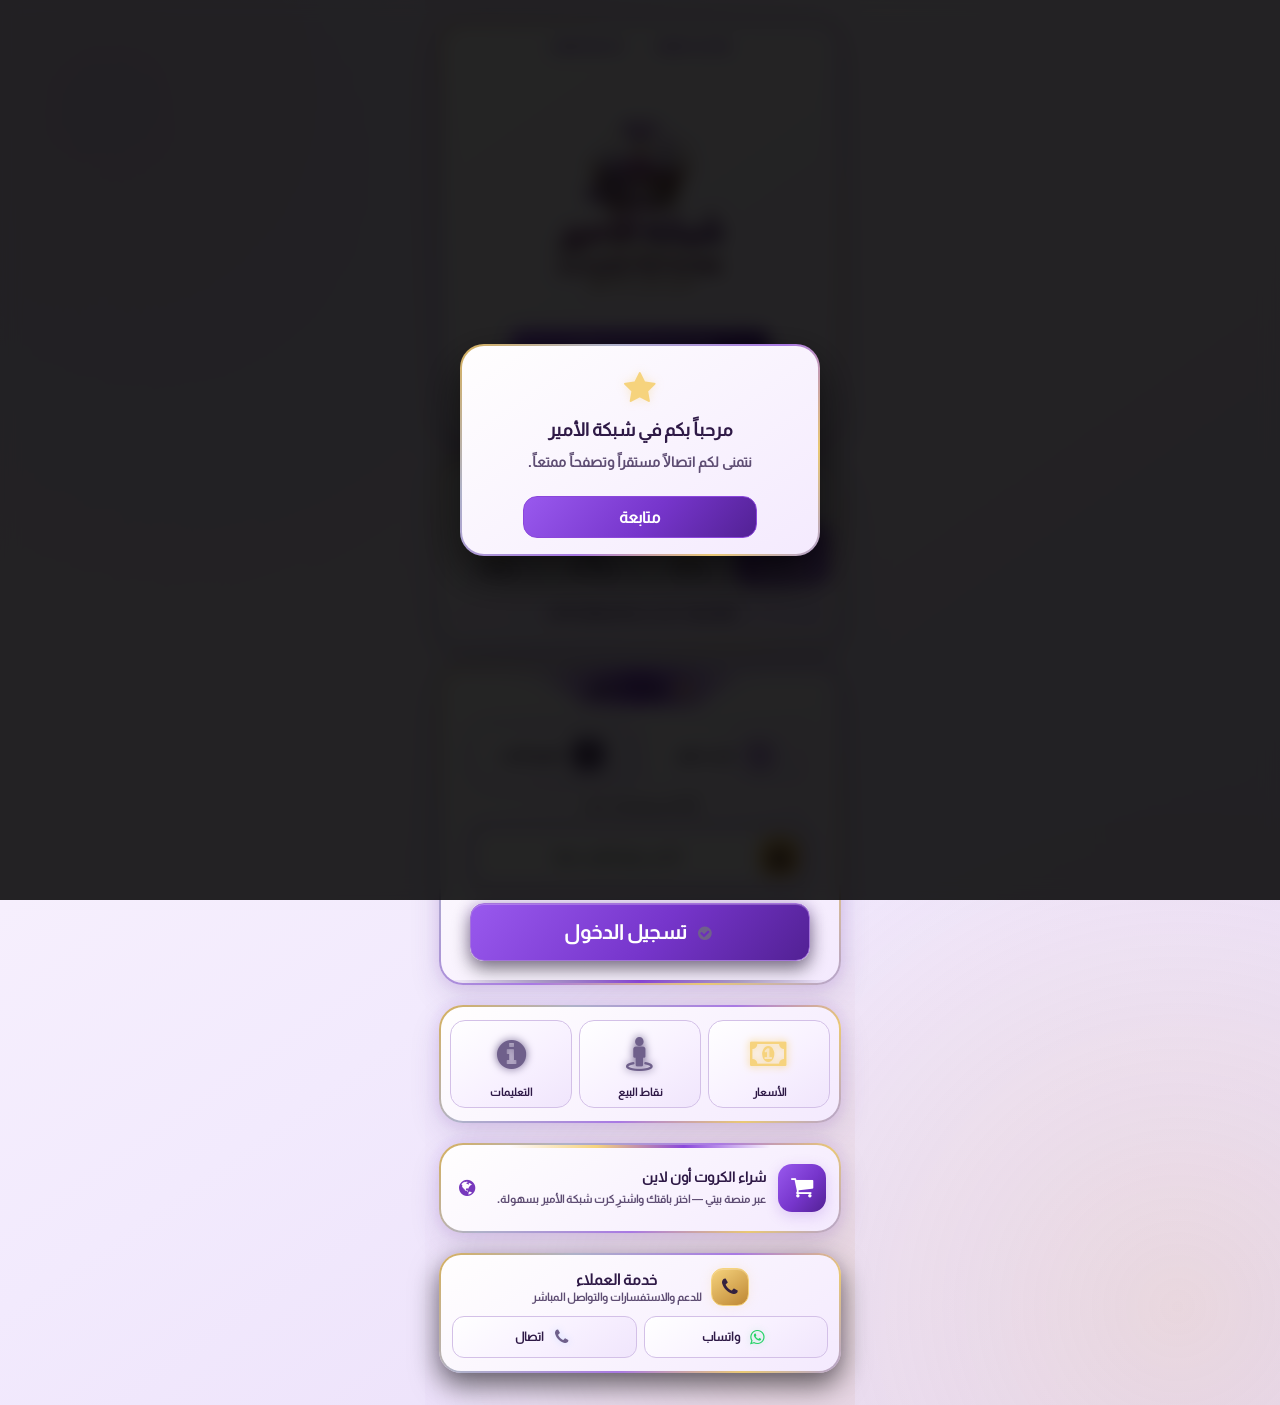
==== index.html @ 91f20e57 "fix: legacy mobile hotspot compatibility, performance, Arabic error reporting Upload complete page, " ====
<!DOCTYPE html><html lang=ar dir=rtl data-theme=light><head><meta charset="utf-8"/><meta content="#f2eafd" name="theme-color"/><title>شبكة الأمير</title><meta content="width=device-width, initial-scale=1, user-scalable=yes, viewport-fit=cover" name=viewport><link href="css/portal.css" rel="stylesheet"/></head><body translate=no><div class=co><div class=screen><div class=sc6><div aria-hidden=true class=wm1 id=welcomeNotice><div aria-label="إشعار ترحيبي" class=wm role=dialog><span class="wi icon-star"></span><h3>مرحباً بكم في شبكة الأمير</h3><p>نتمنى لكم اتصالاً مستقراً وتصفحاً ممتعاً.</p><button class=wc id=welcomeContinueBtn type=button>متابعة</button></div></div><div aria-hidden=true class=wm1 id=fridayNotice><div aria-label="مباركة يوم الجمعة" class=wm role=dialog><span class="wi icon-star"></span><h3>جمعة مباركة</h3><p>مبارك عليكم يوم الجمعة، وأكثروا من الصلاة والسلام على النبي محمد صلى الله عليه وسلم.</p><p class=wf>صلوا عليه وسلموا تسليماً.</p><button class=wc id=fridayContinueBtn type=button>متابعة</button></div></div><div aria-hidden=true class=cm id=cameraModalOverlay><div aria-labelledby=cameraModalTitle aria-modal=true class=cm1 role=dialog><button aria-label="إغلاق الكاميرا" class=cm3 id=closeCameraBtn type=button><span class=icon-cancel-circled></span></button><span class="cm2 icon-camera-alt"></span><h3 id=cameraModalTitle>تصوير رقم الكرت</h3><div aria-live=polite class=ss2 id=scanStatus></div></div></div><div class=login id=login><div class="mf bf"><div aria-label="التاريخ" class=bd><span id=gregorianDate></span><span id=hijriDate></span></div><div class=logo role=img aria-label="شعار شبكة الأمير"></div><a class=quick-login-link href="#loginCard"><span aria-hidden=true class=icon-user></span>اضغط هنا للدخول بالكرت</a><div class=tp role=group aria-label="اختيار المظهر"><span>المظهر</span><button class=to type=button data-theme-set=light aria-pressed=true><i class=icon-sun aria-hidden=true></i>نهاري</button><button class=to type=button data-theme-set=dark aria-pressed=false><i class=icon-star aria-hidden=true></i>ليلي</button></div>
</div><div class="mf sf" aria-label="اختيار نوع الكرت والسرعة"><div class=sf2>اختر نوع الكرت والسرعة</div><p class=sf3>هوتسبوت للكروت المحلية، والباقي لليوزرمنجر</p><fieldset class=so aria-label="خيارات نوع الكرت والسرعة"><label class=speed-choice><input type=radio name=speed-choice value=hotspot checked><span class=sc><span aria-hidden=true class="si icon-globe"></span><strong>هوتسبوت</strong></span></label><label class=speed-choice><input type=radio name=speed-choice value=najm-speed-2m><span class=sc><span aria-hidden=true class="si icon-hourglass-3"></span><strong>ضعيفة</strong></span></label><label class=speed-choice><input type=radio name=speed-choice value=najm-speed-10m><span class=sc><span aria-hidden=true class="si icon-ok-circled"></span><strong>متوسطة</strong></span></label><label class=speed-choice><input type=radio name=speed-choice value=najm-speed-open><span class=sc><span aria-hidden=true class="si icon-star"></span><strong>مفتوحة</strong></span></label></fieldset><p class=sc4 id=speedConfirmation aria-live=polite><i aria-hidden=true class=icon-globe></i>هوتسبوت: حسب سرعة بروفايل الكرت</p></div><div class="mf lf" id=loginCard><div class=lf1><i aria-hidden=true class=icon-user></i><span>بوابة الدخول</span></div><div class=lf2><form name=login action="/login" method=post autocomplete=off accept-charset="UTF-8"><p class=error id=error></p><button id="alternateLoginBtn" class="alternate-login" type="button" hidden>محاولة الدخول بالطريقة البديلة</button><div class=lt2><button class="lt1 pc2" parent-id=previous-cards type=button><span class="lt icon-history"></span><strong>كرت سابق</strong></button><button class="lt1 cc1" id=startCameraBtn type=button><span class="lt icon-camera-alt"></span><strong>تصوير الكرت</strong></button></div><div class=me><span>أو أدخل رقم كرت جديد</span></div><div class=lf3><span class="li1 icon-user"></span><input autocomplete="off" class="li" improve-input="" name="username" placeholder="أدخل رقم الكرت هنا" required="" rm-white-spaces="" to-arabic-numbers="" username-field="" value=""/></div><button class=login-submit enable-hot-cookie="" type=submit><span aria-hidden=true class="bi icon-ok-circled"></span>تسجيل الدخول</button></form></div></div><div class="mf sf4"><div class=sg><button parent-id=price type=button><span class=rbtn><span class="btnicon icon-money"></span></span>الأسعار</button><button parent-id=sell-point type=button><span class=rbtn><span class="btnicon icon-street-view"></span></span>نقاط البيع</button><button parent-id=instructions type=button><span class=rbtn><span class="btnicon icon-info-circled"></span></span>التعليمات</button>
</div></div><a class="mf bb1" href=https://baitynet.net/dashboard/netWork/10 target=_blank rel="noopener noreferrer"><span class="bb2 icon-basket" aria-hidden=true></span><span class=bb><strong>شراء الكروت أون لاين</strong><small>عبر منصة بيتي — اختر باقتك واشترِ كرت شبكة الأمير بسهولة.</small></span><span class="bb3 icon-globe" aria-hidden=true></span></a><div class="mf cc"><div class=cf><span class="cf1 icon-phone"></span><div><strong>خدمة العملاء</strong><small>للدعم والاستفسارات والتواصل المباشر</small></div></div><div class=ca><a href=https://wa.me/967770451847 rel=noopener target=_blank><span class=icon-whatsapp></span>واتساب</a><a href="tel:+967770451847"><span class=icon-phone></span>اتصال</a></div></div></div><div class=app id=previous-cards><div class=app-bot><p class=title><i aria-hidden=true class=icon-history></i>كرت سابق</p><p class=ct>اختر أحد آخر كرتين تم تسجيل الدخول بهم ليتم نقله مباشرة إلى خانة إدخال الكرت</p><div class=pc3 id=previousCardsList></div><p class=pc1 id=previousCardsEmpty>لا توجد كروت محفوظة حتى الآن</p><div class="app-logout as">رجوع</div></div></div><div class=app id=price><div class=app-bot><p class=title><i aria-hidden=true class=icon-money></i>الأسعار والباقات</p><div class=ph2><span aria-hidden=true class="ph3 icon-money"></span><div><h3>باقات شبكة الأمير</h3><p>اختر الباقة المناسبة لك حسب الرصيد والصلاحية.</p></div></div><div aria-label="قائمة الأسعار والباقات" class=pm><div class=pt><span>السعر</span><span>الرصيد</span><span>الصلاحية</span><span>الباقة</span></div><div class=pc><strong>100 ريال</strong><span>500 ميجا</span><span>يوم</span><span>1</span></div><div class=pc><strong>300 ريال</strong><span>1500 ميجا</span><span>أسبوع</span><span>2</span></div>
<div class=pc><strong>500 ريال</strong><span>4 جيجا</span><span>شهر</span><span>3</span></div><div class=pc><strong>1000 ريال</strong><span>10 جيجا</span><span>شهر</span><span>4</span></div>
<div class=pc><strong>1500 ريال</strong><span>15 جيجا</span><span>شهر</span><span>5</span></div><div class=pc><strong>3000 ريال</strong><span>35 جيجا</span><span>شهر</span><span>6</span></div>
<div class=pc><strong>5000 ريال</strong><span>60 جيجا</span><span>360 يوم</span><span>7</span></div><div class=pc><strong>8000 ريال</strong><span>100 جيجا</span><span>360 يوم</span><span>8</span></div></div><div class="app-logout as">رجوع</div></div></div><div class=app id=sell-point><div class="app-bot pr"><p class=title><i aria-hidden=true class=icon-street-view></i>نقاط البيع</p><div class="ph sh"><span class="ph1 icon-basket"></span><div><h3>أماكن توفر كروت الشبكة</h3><p>تتوفر كروت شبكة الأمير في البقالات والنقاط المعتمدة داخل مناطق التغطية.</p></div></div><div class=sc5><div class=sc1><span class="sc2 icon-ok-circled"></span><div><strong>نقاط بيع معتمدة</strong><p>اشترِ الكرت من أقرب بقالة أو نقطة بيع في منطقتك، وتأكد من وضوح رقم الكرت قبل المغادرة.</p></div></div><div class=sc1><span class="sc2 icon-street-view"></span><div><strong>مناطق توفر الكروت</strong><p>الكروت متوفرة حسب التغطية في المناطق التالية والمناطق المجاورة لها.</p></div></div></div><div class="app-logout as">رجوع</div></div></div><div class=app id=instructions><div class="app-bot pr"><p class=title><i aria-hidden=true class=icon-info-circled></i>التعليمات</p><div class=ph><span class="ph1 icon-info-circled"></span><div><h3>استخدام الشبكة</h3><p>تعليمات مختصرة للدخول واختيار نوع الكرت بشكل صحيح.</p></div></div><div class=sc5><div class=sc1><span class="sc2 icon-user"></span><div><strong>إدخال الكرت</strong><p>أدخل رقم الكرت كما هو بدون مسافات ثم اضغط تسجيل الدخول.</p></div></div><div class=sc1><span class="sc2 icon-star"></span><div><strong>اختيار السرعة</strong><p>اختر هوتسبوت للكرت المحلي، واختر ضعيفة أو متوسطة أو مفتوحة لكروت اليوزرمنجر.</p></div></div><div class=sc1><span class="sc2 icon-attention"></span><div><strong>عند تعذر الدخول</strong><p>تأكد من صحة رقم الكرت وصلاحيته ثم أعد المحاولة.</p></div></div></div><div class="app-logout as">رجوع</div></div></div><div class=app id=status><div class=app-bot><p class=title><i aria-hidden=true class=icon-ok-circled></i>تم تسجيل الدخول بنجاح</p><a class=sl1 href=status.html><i aria-hidden=true class=icon-globe></i>إذا لم يتم الاتصال تلقائياً اضغط هنا</a><div class=data><span class=dl><i aria-hidden=true class=icon-user></i>رقم الكرت :</span><span id=username>---</span></div><div class="data ss"><span class="dl ss3"><i aria-hidden=true class=icon-star></i>السرعة المختارة :</span><span class=ss1 id=speed_choice>غير محددة</span></div><div class=data><span class=dl><i aria-hidden=true class=icon-globe></i>التحميل المتبقي :</span><span id=remain_bytes_total>غير محدود</span></div><div class=data><span class=dl><i aria-hidden=true class=icon-hourglass-3></i>الوقت المتبقي :</span><span id=session_time_left>غير محدود</span></div><div class=data><span class=dl><i aria-hidden=true class=icon-history></i>متصل منذ :</span><span id=uptime>---</span></div><div class=data><span class=dl><i aria-hidden=true class=icon-globe></i>حركة التنزيل :</span><span dir=rtl id=bytes_out>$(bytes-out-nice)</span></div><div class=data><span class=dl><i aria-hidden=true class=icon-globe></i>حركة الرفع :</span><span dir=rtl id=bytes_in>$(bytes-in-nice)</span></div><a class=sl href=https://royallap.com/ target=_blank rel="noopener noreferrer"><i class=icon-globe aria-hidden=true></i> البث المباشر</a><div aria-label="خدمة العملاء" class="cc sc8"><div class=cf><span class="cf1 icon-phone"></span><div><strong>خدمة العملاء</strong><small>للدعم والاستفسارات والتواصل المباشر</small></div></div><div class=ca><a href=https://wa.me/967770451847 rel=noopener target=_blank><span class=icon-whatsapp></span>واتساب</a><a href="tel:+967770451847"><span class=icon-phone></span>اتصال</a></div></div><div class=sa><button class="as sc7" id=switchCardOpen type=button><span class="bi icon-history"></span>كرت آخر</button><button class="as logout-submit" clear-hot-cookie="" erase-cookie="" type=button><span class="bi icon-off"></span>تسجيل الخروج</button></div><div class=sc3 id=switchCardPanel hidden><form id=switchCardForm><label for=nextCardInput>رقم الكرت الجديد</label><input id="nextCardInput" autocomplete="off" improve-input="" rm-white-spaces="" to-arabic-numbers="" placeholder="أدخل الكرت التالي" required=""/><button class=sp type=submit>تجهيز الدخول التلقائي عند انتهاء الكرت</button><button class=sn1 id=switchCardNow type=button>التبديل الآن</button><p class=sn>للمحافظة على التنزيل، جهّز الكرت مسبقاً واترك هذه الصفحة مفتوحة. لا يمكن ضمان عدم الانقطاع عند انتهاء الجلسة أو تبديلها.</p><p class=sf1 id=switchCardFeedback role=status aria-live=polite></p></form></div></div></div><div class=app id=block><div class=app-bot><p class=title><i aria-hidden=true class=icon-attention></i>انت محظور</p><p class=ct>لقد تم حظرك بسبب محاولات تسجيل الدخول الكثيرة الخاطئة</p><div class=au><span>بقي على فك الحظر: </span><span count-down-span=""></span></div></div></div></div></div><input type=hidden id=sys_token value=important><script src="js/hotInImprover.min.js"></script><script src="js/hotCookie.min.js"></script><script block-time="1" enable-hot-blocker="" src="js/hotBlocker.min.js" try-count="10"></script><script src="js/main.min.js?v=20261121-notices2"></script><script>
/* Load the optional camera component only when requested. Login does not depend on it. */
(function(){
  var btn=document.getElementById('startCameraBtn'),loaded=false,loading=false;
  if(!btn)return;
  btn.addEventListener('click',function(e){
    if(loaded||loading)return;
    if(e.preventDefault)e.preventDefault();
    if(e.stopImmediatePropagation)e.stopImmediatePropagation();
    loading=true;
    var js=document.createElement('script');
    js.src='js/cam.najm.js';
    js.onload=function(){loaded=true;loading=false;btn.click();};
    js.onerror=function(){loading=false;var t=document.getElementById('scanStatus');if(t)t.textContent='تعذر تحميل الكاميرا. يمكنك إدخال رقم الكرت يدويا.';var m=document.getElementById('cameraModalOverlay');if(m){m.className+=' active';m.setAttribute('aria-hidden','false');}};
    document.body.appendChild(js);
  },true);
})();
</script><script>(function(){var h=document.documentElement,b=document.querySelectorAll("[data-theme-set]"),m=document.querySelector("meta[name=theme-color]"),t="light";try{t=localStorage.getItem("alameer-theme")==="dark"?"dark":"light"}catch(e){}function set(v){h.setAttribute("data-theme",v);for(var i=0;i<b.length;i++)b[i].setAttribute("aria-pressed",b[i].getAttribute("data-theme-set")===v?"true":"false");if(m)m.setAttribute("content",v==="light"?"#f2eafd":"#cba8ed")}set(t);for(var i=0;i<b.length;i++)b[i].addEventListener("click",function(){var v=this.getAttribute("data-theme-set");set(v);try{localStorage.setItem("alameer-theme",v)}catch(e){}})})();</script><script>(function(){var f=document.getElementById("fridayNotice"),b=document.getElementById("fridayContinueBtn"),w=document.getElementById("welcomeContinueBtn");if(!f||!b||new Date().getDay()!=5)return;function o(){f.classList.add("active");f.setAttribute("aria-hidden","false")}function c(){f.classList.remove("active");f.setAttribute("aria-hidden","true")}w?w.addEventListener("click",function(){setTimeout(o,0)},{once:true}):o();b.addEventListener("click",c)})();</script></div></body></html>
---- css/portal.css ----
/* Basic paint fallbacks for browsers without CSS custom properties.
 * Modern browsers use the original gradients and shadows later in this file. */
html,body,.co,.sc6{background:#f2eafd;color:#45215f}
.mf,.app-bot{background:#fff;color:#45215f;border-color:#b891d8}
.login-submit,.wc,.sp{background:#713cc0;color:#fff}
.data,.pc,.sc1{background:#fff;color:#45215f}
/* Font + icons + theme consolidated to reduce 3 blocking requests to 1. */
@font-face{font-family: 'Almarai'; font-style: normal; font-weight: 300; font-display: swap; src: url(../font/Almarai.woff2) format('woff2'); unicode-range: U+0600-06FF, U+200C-200E, U+2010-2011, U+204F, U+2E41, U+FB50-FDFF, U+FE80-FEFC, U+0000-00FF, U+0131, U+0152-0153, U+02BB-02BC, U+02C6, U+02DA, U+02DC, U+2000-206F, U+2074, U+20AC, U+2122, U+2191, U+2193, U+2212, U+2215, U+FEFF, U+FFFD;}

@font-face{font-family:fontello;src:url('../font/fontello-used.woff') format('woff');font-weight:400;font-style:normal;font-display:block}[class^="icon-"]:before,[class*=" icon-"]:before{font-family:fontello;font-style:normal;font-weight:400;speak:never;display:inline-block;text-decoration:none;width:1em;margin:.2em;text-align:center;font-variant:normal;text-transform:none;line-height:1em;-webkit-font-smoothing:antialiased;-moz-osx-font-smoothing:grayscale}.icon-ok-circled:before{content:'\e800'}.icon-attention:before{content:'\e801'}.icon-user:before{content:'\e802'}.icon-cancel-circled:before{content:'\e803'}.icon-globe:before{content:'\e805'}.icon-camera-alt:before{content:'\e806'}.icon-star:before{content:'\e80b'}.icon-info-circled:before{content:'\e812'}.icon-basket:before{content:'\e828'}.icon-phone:before{content:'\e82c'}.icon-off:before{content:'\e843'}.icon-money:before{content:'\f0d6'}.icon-sun:before{content:'\f185'}.icon-history:before{content:'\f1da'}.icon-street-view:before{content:'\f21d'}.icon-whatsapp:before{content:'\f232'}.icon-hourglass-3:before{content:'\f253'}
:root{--tx:#45215f;--mt:#6d4c85;--au:#f6d37d;--ad:#be8734;--ag:246 211 125;--si:#715096;--sm:#a488bf;--pu:#9954f0;--pd:#481983;--pl:#66318f;--fc:#7d44b2;--bd:#b891d8;--bh:#9d69cf;--pa:#e4cbf6;--dk:#d5b7ee;--og:#34223f;--ib:#fefcff;--it:#23132f;--gl:153 84 240;--tg:0 1px 0 rgb(255 255 255 / .8);--bg:radial-gradient(circle at 8% 7%,rgb(160 100 210 / .30),transparent 35%),radial-gradient(circle at 94% 91%,rgb(244 211 158 / .14),transparent 33%),linear-gradient(145deg,#cba8ed,#e0c7f4 53%,#caa5e8);--gs:linear-gradient(145deg,#f0e0ff,#dfc7f4 58%,#d7bbee);--as:linear-gradient(145deg,#e9d4fa,#d3b2ec);--ah:linear-gradient(130deg,#b17aff,#8142de 45%,#51229a);--fr:linear-gradient(145deg,#f2e1ff,#dfc5f1) padding-box,linear-gradient(135deg,#e9c976,#b8a0db 30%,#a779d9 58%,#e8c76f 80%,#c5a5e5) border-box;--sw:0 10px 24px rgb(126 72 164 / .20);--shadow-rgb:133 81 172;--overlay-rgb:153 109 194;--err-bg:#e4cef3;--err-tx:#4a2366}html[data-theme=light]{--tx:#2e1946;--mt:#5e4d73;--si:#6f608b;--sm:#afa0ca;--pl:#7738bd;--pu:#8b47db;--pd:#58269c;--fc:#713cc0;--bd:#d3c0e7;--bh:#a473db;--pa:#f1e6fc;--dk:#e9dcf6;--gl:141 74 215;--tg:0 1px 0 rgb(255 255 255 / .65);--bg:radial-gradient(circle at 8% 7%,rgb(164 110 230 / .21),transparent 36%),radial-gradient(circle at 92% 93%,rgb(227 188 101 / .18),transparent 30%),linear-gradient(145deg,#fffafd,#f2eafd 57%,#e8daf8);--gs:linear-gradient(145deg,#fff,#f8f1ff 56%,#f0e5fc);--as:linear-gradient(145deg,#f5ebff,#e9d9fa);--ah:linear-gradient(130deg,#9959ee,#7635cb 55%,#522194);--fr:linear-gradient(145deg,#fffefe,#f4eafe) padding-box,linear-gradient(135deg,#d6b05b,#afb2c9 26%,#a979e4 57%,#e9c874 81%,#b3a2d1) border-box;--sw:0 12px 30px rgb(80 49 121 / .15);--shadow-rgb:0 0 0;--overlay-rgb:0 0 0;--err-bg:rgb(8 8 10 / .97);--err-tx:#fff}*{box-sizing:border-box;text-align:center;margin:0;padding:0;font-family:Almarai,sans-serif}html,body{background:var(--bg);min-height:100%;color:var(--tx);direction:rtl}button,input,a{font:inherit}button{-webkit-tap-highlight-color:transparent}.co{background:var(--bg);min-height:100dvh;overflow-y:auto}.screen{width:100%;min-width:320px;max-width:430px;min-height:100dvh;margin:0 auto;position:relative;overflow:visible}.sc6{background:var(--bg);min-height:100dvh;padding:22px 14px 32px;position:relative}.login{display:block}.mf{background:var(--fr);width:100%;box-shadow:var(--sw),0 0 15px rgb(var(--gl) / .14);border:2px solid #0000;border-radius:24px;position:relative;overflow:hidden;-webkit-backdrop-filter:blur(12px) saturate(135%);backdrop-filter:blur(12px) saturate(135%)}.mf+.mf{margin-top:20px}.bf{padding:14px 16px 18px}.bd{width:100%;color:var(--pl);justify-content:center;align-items:center;gap:12px;margin:0 auto 8px;font-size:13px;font-weight:800;line-height:1.4;display:flex;text-shadow:0 0 8px rgb(var(--gl) / .18)}.bd span{min-width:94px;display:inline-block}.bd span+span{position:relative}.bd span+span:before{content:"";background:rgb(var(--gl) / .38);width:1px;height:13px;position:absolute;top:50%;right:-7px;transform:translateY(-50%)}.logo{background:url(../img/logo.webp) 50%/cover no-repeat;width:100%;height:260px;margin:0 auto 6px}.lf{padding:56px 14px 22px}.lf:before,.lf:after{content:"";pointer-events:none;position:absolute;left:0;right:0}.lf:before{height:40px;top:0;background:linear-gradient(90deg,var(--dk),var(--pa),var(--pu),var(--pa),var(--dk));clip-path:polygon(0 0,100% 0,100% 4px,84% 4px,78% 9px,73% 17px,68% 27px,64% 38px,36% 38px,32% 27px,27% 17px,22% 9px,16% 4px,0 4px);box-shadow:0 0 15px rgb(var(--gl) / .24)}.lf:after{background:linear-gradient(90deg,transparent,var(--sm),var(--pu),var(--sm),transparent);height:3px;bottom:0}.lf>*{z-index:1;position:relative}.lf1{z-index:2;position:absolute;top:6px;left:50%;transform:translateX(-50%);width:auto;min-width:120px;height:27px;color:var(--tx);background:none;border:0;box-shadow:none;border-radius:0;justify-content:center;align-items:center;white-space:nowrap;padding:0 8px;font-size:16px;font-weight:900;display:flex;text-shadow:var(--tg)}.title>i,.lf1>i{margin-left:7px;color:var(--au);text-shadow:0 0 8px rgb(var(--ag) / .32)}.sc4>i,.sl1>i{margin-left:5px;color:var(--si);text-shadow:0 0 8px rgb(79 220 255 / .28)}.title{border:1px solid var(--bh);background:var(--gs);width:92%;min-height:40px;color:var(--tx);border-radius:14px;justify-content:center;align-items:center;margin:0 auto 14px;padding:9px;font-size:17px;font-weight:900;display:flex;box-shadow:inset 0 1px rgb(255 244 245 / .22),0 0 12px rgb(var(--gl) / .10)}.lf2,.lf2 form{width:100%}.lt2{grid-template-columns:repeat(2,minmax(0,1fr));gap:9px;width:92%;margin:0 auto 12px;display:grid}.lt1{border:1px solid var(--bd);background:var(--gs);width:100%;min-width:0;min-height:62px;color:var(--tx);cursor:pointer;border-radius:16px;outline:none;justify-content:center;align-items:center;gap:8px;padding:9px 7px;font-size:12.5px;font-weight:900;display:flex;box-shadow:inset 0 1px rgb(255 255 255 / .035)}.lt1:active{filter:brightness(.92);transform:translateY(1px)}.lt{height:36px;color:var(--pl);background:var(--dk);border:1px solid var(--bd);border-radius:12px;flex:0 0 36px;justify-content:center;align-items:center;font-size:21px;display:inline-flex;text-shadow:0 0 8px rgb(192 132 252 / .28)}.pc2 .lt{background:linear-gradient(145deg,var(--pa),var(--dk));color:var(--pl);border:1px solid var(--pu)}.cc1{background:var(--gs);border-color:var(--bh);color:var(--tx);box-shadow:inset 0 1px rgb(255 255 255 / .035),0 0 14px rgb(var(--gl) / .16)}.cc1 .lt{background:linear-gradient(145deg,var(--si),var(--sm));color:var(--og);border:1px solid var(--si)}.me{width:92%;color:var(--mt);align-items:center;gap:10px;margin:2px auto 12px;font-size:12.5px;font-weight:900;display:flex}.me:before,.me:after{content:"";background:linear-gradient(90deg,transparent,var(--bd),var(--bh));flex:1;height:1px}.lf3{width:92%;margin:0 auto 11px;position:relative}.li1{z-index:1;width:40px;height:40px;color:var(--og);background:linear-gradient(145deg,var(--au),var(--ad));border:1px solid var(--au);border-radius:12px;justify-content:center;align-items:center;font-size:22px;display:inline-flex;position:absolute;top:11px;right:10px;box-shadow:inset 0 1px rgb(255 244 245 / .32),0 0 10px rgb(var(--gl) / .18)}.li{border:2px solid var(--bh);background:var(--ib);width:100%;height:62px;box-shadow:inset 0 0 0 1px rgb(var(--shadow-rgb) / .04),0 0 12px rgb(var(--gl) / .08);color:var(--it);border-radius:14px;outline:none;padding:0 62px 0 15px;font-weight:900}.li:focus{border-color:var(--fc);box-shadow:inset 0 0 0 2px rgb(var(--gl) / .08),0 0 0 3px rgb(var(--gl) / .14),0 0 18px rgb(var(--gl) / .24)}::placeholder{color:#6b6d72}#error{z-index:9999;color:var(--err-tx);opacity:0;visibility:hidden;pointer-events:none;background:var(--err-bg);border:1px solid var(--bh);border-radius:18px;width:min(88%,390px);min-height:0;margin:0;padding:12px 14px;font-size:14px;font-weight:900;line-height:1.8;transition:opacity .18s,transform .18s,visibility .18s;position:fixed;top:18px;left:50%;transform:translate(-50%,-12px);box-shadow:0 14px 34px rgb(var(--shadow-rgb) / .62),0 0 16px rgb(var(--gl) / .18)}#error.show{opacity:1;visibility:visible;transform:translate(-50%)}#error:empty{opacity:0;visibility:hidden}.login-submit,.as{cursor:pointer;outline:none;font-weight:900;position:relative}.login-submit{background:var(--ah);color:#fff;border:1px solid var(--bh);box-shadow:inset 0 1px rgb(255 244 245 / .26),0 8px 18px rgb(var(--shadow-rgb) / .48),0 0 14px rgb(var(--gl) / .28);border-radius:14px;width:92%;height:58px;margin:15px auto 0;font-size:20px;display:block}.as{background:var(--ah);color:#fff;border:1px solid var(--bh);box-shadow:0 8px 18px rgb(var(--shadow-rgb) / .48),0 0 12px rgb(var(--gl) / .16);border-radius:40px;width:190px;height:43px;margin:15px auto 0;font-size:17px}.login-submit:active,.as:active{transform:translateY(1px);box-shadow:0 4px 10px rgb(var(--shadow-rgb) / .44)}.sf4{padding:13px 9px}.sg{grid-template-columns:repeat(3,minmax(0,1fr));gap:7px;width:100%;display:grid}.sg button{border:1px solid var(--bd);background:var(--gs);min-width:0;min-height:88px;color:var(--tx);cursor:pointer;border-radius:15px;padding:8px 2px 7px;font-size:11px;font-weight:900;line-height:1.35;box-shadow:inset 0 1px rgb(255 255 255 / .035)}.sg button:active{filter:brightness(.92);transform:translateY(1px)}.rbtn{width:100%;margin:0 auto 7px;line-height:1;display:block}.btnicon{font-size:34px;line-height:1;color:var(--au);text-shadow:0 0 9px currentColor;display:inline-block}.login.inactive{display:none}.app{opacity:0;width:100%;padding:0;display:none}.app.active{opacity:1;display:block}.screen:has(#previous-cards.active) .login.inactive{display:block}#previous-cards{z-index:9050;background:rgb(var(--overlay-rgb) / .78);-webkit-backdrop-filter:blur(7px);backdrop-filter:blur(7px);justify-content:center;align-items:center;padding:18px;position:fixed;inset:0}#previous-cards.active{display:flex}#previous-cards .app-bot{width:min(92%,360px);margin:auto;padding:16px 9px 18px;animation:.18s both welcomePop}.app-bot{background:var(--fr);width:100%;box-shadow:var(--sw);border:2px solid #0000;border-radius:24px;margin:0 auto;padding:16px 9px 18px}.ph2,.ph{border:1px solid var(--bd);background:var(--gs);border-radius:20px;align-items:center;gap:12px;width:94%;margin:3px auto 14px;padding:13px 12px;display:flex}.ph3,.ph1{height:44px;color:var(--og);background:linear-gradient(145deg,var(--au),var(--ad));border:1px solid var(--au);border-radius:14px;flex:0 0 44px;justify-content:center;align-items:center;font-size:24px;font-weight:900;display:inline-flex}.ph3{height:38px;flex-basis:38px;font-size:21px}.ph1{background:linear-gradient(145deg,var(--si),var(--pd));border:1px solid var(--si);color:var(--og)}.sh .ph1{background:linear-gradient(145deg,var(--pl),var(--pu));border-color:var(--pl)}.ph2 h3,.ph h3{color:var(--tx);text-align:right;margin:0 0 6px;font-size:16px;font-weight:900}.ph2 p,.ph p,.sc1 p{color:var(--mt);text-align:right;margin:0;font-size:13px;font-weight:800;line-height:1.8}.ph2{border-radius:15px;margin:0 auto 10px;padding:9px 10px}.ph2 p{font-size:12px;line-height:1.5}.pm{gap:6px;width:94%;margin:0 auto 10px;display:grid}.pt,.pc{grid-template-columns:82px repeat(3,1fr);align-items:center;gap:5px;display:grid}.pt{color:#fff;background:var(--ah);border:1px solid var(--bh);border-radius:10px;padding:7px 8px;font-size:11px;font-weight:900}.pt span+span,.pc span{border-right:1px solid var(--bd)}.pc{border:1px solid var(--bd);border-right:3px solid var(--bh);background:var(--gs);border-radius:12px;min-height:52px;padding:6px 8px}.pc strong{color:var(--pl);font-size:14px;font-weight:900;text-shadow:0 0 8px rgb(var(--gl) / .16)}.pc span{color:var(--tx);font-size:11.5px;font-weight:900;line-height:1.5}.pr{padding:16px 10px 18px}.sc1{border:1px solid var(--bd);background:var(--gs);border-radius:16px;align-items:flex-start;gap:10px;margin:9px 0;padding:10px;display:flex}.sc2{flex:0 0 34px;padding-top:2px;font-size:24px;line-height:1}.sc1:first-child .sc2{color:var(--si)}.sc1:nth-child(2) .sc2{color:var(--au)}.sc1 strong{color:var(--tx);text-align:right;margin-bottom:4px;font-size:14px;font-weight:900;display:block}.sc5{width:94%;margin:0 auto 12px}.ct,.au{color:var(--tx);padding:7px 10px;font-size:14px;font-weight:800;line-height:1.9}.pc3{width:92%;margin:6px auto 2px}.previous-card-item{border:1px solid var(--bd);background:var(--gs);width:100%;min-height:48px;color:var(--tx);cursor:pointer;border-radius:16px;outline:none;margin:10px auto;padding:10px;font-size:17px;font-weight:900;display:block}.previous-card-item:active{transform:scale(.98)}.pc1{border:1px dashed var(--pu);width:92%;color:var(--mt);border-radius:16px;margin:10px auto 4px;padding:12px 10px;font-size:14px;font-weight:800;line-height:1.8;display:none}.pc1.show{display:block}.data{border:1px solid var(--bd);background:var(--gs);min-height:42px;color:var(--tx);border-radius:12px;justify-content:space-between;align-items:center;gap:10px;margin:14px 5px;padding:9px 11px;font-size:14px;font-weight:800;display:flex}.sl1{border:1px solid var(--bd);background:var(--as);min-height:42px;color:var(--tx);border-radius:22px;justify-content:center;align-items:center;gap:7px;width:90%;margin:0 auto 8px;padding:8px 10px;font-weight:900;line-height:1.6;text-decoration:none;display:inline-flex}.app-logout{justify-content:center;align-items:center;width:92%;min-width:0;height:46px;margin:16px auto 0;display:flex}.sa{gap:10px;width:92%;margin:16px auto 0;display:flex}.sa .as{flex:1;width:auto;min-width:0;margin:0;font-size:12px;padding:0 3px}.bi{margin-left:6px;color:var(--si);font-size:16px;line-height:1;display:inline-block}.logout-submit .bi{color:var(--au);text-shadow:0 0 7px rgb(var(--ag) / .24)}.wm1,.cm{z-index:9000;-webkit-backdrop-filter:blur(9px);backdrop-filter:blur(9px);background:rgb(var(--overlay-rgb) / .86);justify-content:center;align-items:center;padding:18px;display:none;position:fixed;inset:0}.wm1.active,.cm.active{display:flex}.cm{z-index:9100}.cm1{background:var(--fr);width:min(92%,370px);color:var(--tx);border:2px solid #0000;border-radius:24px;padding:20px 16px 18px;position:relative;box-shadow:0 18px 45px rgb(var(--shadow-rgb) / .62)}.cm3{border:1px solid var(--pl);background:linear-gradient(145deg,var(--pa),var(--dk));width:34px;height:34px;color:var(--pl);cursor:pointer;border-radius:50%;justify-content:center;align-items:center;font-size:17px;display:inline-flex;position:absolute;top:10px;left:10px}.cm2{width:48px;height:48px;color:var(--og);background:linear-gradient(145deg,var(--si),var(--sm));border:1px solid var(--si);border-radius:15px;justify-content:center;align-items:center;margin-bottom:8px;font-size:25px;display:inline-flex}.cm1 h3{color:var(--tx);font-size:18px;font-weight:900}.ss2{min-height:142px;color:var(--mt);justify-content:center;align-items:center;margin-top:10px;font-size:13px;font-weight:800;line-height:1.8;display:flex}.ss2>div{width:100%}.wm{background:var(--fr);width:min(92%,360px);color:var(--tx);border:2px solid #0000;border-radius:24px;padding:18px 16px 16px;animation:.22s both welcomePop;box-shadow:0 18px 45px rgb(var(--shadow-rgb) / .62)}.wi{color:var(--au);margin-bottom:8px;font-size:34px;line-height:1;display:inline-block;text-shadow:0 0 10px rgb(var(--ag) / .38)}.wm h3{color:var(--tx);margin-bottom:10px;font-size:18px;font-weight:900}.wm p{color:var(--mt);margin:8px 0;font-size:13.5px;font-weight:800;line-height:1.9}.wf{border:1px dashed var(--bd);background:var(--as);border-radius:14px;padding:10px}.wc{background:var(--ah);width:72%;min-height:42px;color:#fff;cursor:pointer;border:1px solid var(--pu);border-radius:14px;margin-top:12px;font-size:16px;font-weight:900}@keyframes welcomePop{0%{opacity:0;transform:translateY(10px) scale(.97)}to{opacity:1;transform:translateY(0) scale(1)}}.login-submit:after{content:"";opacity:0;border-top:2px dotted;border-bottom:0;border-left:0;border-right:2px dotted;border-radius:50%;width:38px;height:38px;margin-top:-19px;margin-left:-19px;position:absolute;top:50%;left:50%}.login-submit.processing{opacity:.8;font-size:0!important}.login-submit.processing:after{opacity:1;animation:.5s linear infinite rotate}@keyframes rotate{to{transform:rotate(360deg)}}.si{height:22px;color:var(--si);justify-content:center;align-items:center;font-size:20px;line-height:1;display:flex;text-shadow:0 0 7px currentColor}@media (max-width:360px){.sc6{padding:18px 10px 26px}.mf+.mf{margin-top:17px}.logo{height:235px}.lf{padding-top:54px}.lf1{font-size:15px;min-width:110px;top:6px}.sg{gap:5px}.sg button{min-height:82px;padding-left:1px;padding-right:1px;font-size:9.4px}.btnicon{font-size:30px}.lt2{gap:6px}.lt1{gap:6px;padding-left:5px;padding-right:5px;font-size:11.5px}.lt{flex-basis:33px;height:33px;font-size:19px}.ph,.sc1{gap:8px}.ph1,.ph3{flex-basis:38px;height:38px;font-size:22px}.sc2{flex-basis:28px;font-size:21px}.sf{padding:12px 9px}.so{gap:4px}.sc{min-height:54px}.sc strong,.sc4{font-size:11px}.ss3{gap:4px;font-size:12.5px}.ss1{font-size:12.5px}.cc{padding:11px 8px}.ca{gap:5px}.ca a{font-size:10.5px;gap:3px}.ca span{font-size:15px}.cf small{font-size:10px}}.sf{padding:14px 12px 13px}.sf2{color:var(--tx);margin-bottom:5px;font-size:16px;font-weight:900}.sf3{color:var(--mt);margin:0 auto 11px;font-size:11px;font-weight:800;line-height:1.6}.so{border:0;padding:0;min-width:0;display:grid;grid-template-columns:repeat(4,minmax(0,1fr));gap:6px;width:100%;margin:0 auto}.speed-choice{position:relative;display:block;min-width:0;cursor:pointer}.speed-choice input{position:absolute;width:1px;height:1px;opacity:0}.sc{border:1px solid var(--bd);background:var(--gs);min-height:58px;color:var(--tx);border-radius:12px;display:flex;flex-direction:column;align-items:center;justify-content:center;gap:4px;padding:6px 2px;transition:border-color .15s,box-shadow .15s,transform .15s}.sc strong{font-size:11.5px;font-weight:900;line-height:1.2;white-space:nowrap}.speed-choice input:checked+.sc{border-color:var(--fc);color:#fff;background:linear-gradient(145deg,var(--pu),var(--bh));box-shadow:inset 0 1px rgb(255 255 255 / .22),0 0 0 2px rgb(var(--gl) / .20),0 0 16px rgb(var(--gl) / .30);transform:translateY(-1px) scale(1.025)}.speed-choice input:checked+.sc strong{color:#fff;text-shadow:none}.speed-choice input:focus-visible+.sc{outline:2px solid var(--fc);outline-offset:2px}.sc4{border:1px solid var(--bd);background:var(--as);color:var(--tx);width:100%;border-radius:12px;margin:10px auto 0;padding:8px 7px;font-size:12px;font-weight:900;line-height:1.6}.ss{border-color:var(--fc);background:var(--ah)}.dl{display:flex;align-items:center;gap:6px;font-weight:900}.dl i{color:var(--si);font-size:16px;text-shadow:0 0 7px rgb(79 220 255 / .24)}.ss1{color:#fff;font-weight:900;white-space:nowrap}.cc{border:2px solid #0000;background:var(--fr);border-radius:22px;padding:13px 11px;box-shadow:0 12px 28px rgb(var(--shadow-rgb) / .58),0 0 14px rgb(var(--gl) / .07)}.cf{display:flex;align-items:center;justify-content:center;gap:9px;margin-bottom:10px}.cf>div{text-align:right}.cf strong{display:block;color:var(--tx);font-size:15px;font-weight:900;line-height:1.4}.cf small{display:block;color:var(--mt);font-size:10.5px;font-weight:800;line-height:1.5}.cf1{width:38px;height:38px;flex:0 0 38px;display:grid;place-items:center;border:1px solid var(--au);border-radius:12px;color:var(--og);background:linear-gradient(145deg,var(--au),var(--ad));font-size:20px;box-shadow:inset 0 1px rgb(255 244 245 / .24),0 0 12px rgb(var(--ag) / .20)}.ca{grid-template-columns:repeat(2,minmax(0,1fr));gap:7px;display:grid}.ca a{border:1px solid var(--bd);background:var(--gs);min-height:42px;color:var(--tx);border-radius:12px;justify-content:center;align-items:center;gap:5px;padding:5px 2px;font-size:11.5px;font-weight:900;text-decoration:none;display:flex}.ca span{font-size:17px;color:var(--fc)}.sc8{width:92%;margin:14px auto 0}.login>.cc{margin-top:20px}.sg button:nth-child(1) .btnicon{color:var(--au)}.sg button:nth-child(2) .btnicon{color:var(--si)}.sg button:nth-child(3) .btnicon{color:var(--si)}.speed-choice:nth-child(1) .si{color:var(--si)}.speed-choice:nth-child(2) .si{color:var(--au)}.speed-choice:nth-child(3) .si{color:var(--si)}.speed-choice:nth-child(4) .si{color:var(--au)}.speed-choice input:checked+.sc .si{text-shadow:0 0 9px currentColor}.ca a:first-child span{color:#25d366;text-shadow:0 0 7px rgb(37 211 102 / .26)}.ca a:nth-child(2) span{color:var(--si);text-shadow:0 0 7px rgb(90 169 255 / .26)}.tp{display:flex;justify-content:center;align-items:center;gap:7px;border-top:1px solid var(--bd);margin:6px auto 0;padding:12px 0 0;width:94%}.tp>span{color:var(--mt);font-size:12px;font-weight:900;margin-left:5px}.to{display:inline-flex;align-items:center;justify-content:center;gap:6px;min-width:90px;min-height:35px;padding:6px 12px;border:1px solid var(--bd);border-radius:12px;background:var(--gs);color:var(--tx);cursor:pointer;font-size:12px;font-weight:900}.to[aria-pressed=true]{background:var(--ah);border-color:var(--au);color:#fff;box-shadow:0 0 11px rgb(var(--gl) / .3)}.to i{color:var(--au);font-size:14px}.ss .dl{color:#fff}.ss .dl i{color:#e8d8ff}.sa .sc7{background:linear-gradient(135deg,#ac67f8,#722aca);border-color:#8c48d4}.sa .logout-submit{background:linear-gradient(135deg,#e2475a,#a01935);border-color:#b72c48}.sl{width:92%;min-height:48px;margin:16px auto 0;padding:11px;border:1px solid #d6bbff;border-radius:13px;background:linear-gradient(115deg,#184378,#275ab5 37%,#6932b8 73%,#412078);color:#fff;display:flex;align-items:center;justify-content:center;gap:8px;text-decoration:none;font-weight:900;box-shadow:inset 0 1px 0 rgb(255 255 255/.25),0 5px 18px rgb(69 60 172/.3)}.sl i{font-size:20px;color:#ffdf85}.sc3[hidden]{display:none}.sc3{width:92%;margin:12px auto 0;padding:14px;border:1px solid var(--bd);background:var(--gs);border-radius:15px}.sc3 label{display:block;text-align:right;margin:8px 0 5px;color:var(--tx);font-weight:900;font-size:12px}.sc3 input{width:100%;min-width:0;height:43px;border:1px solid var(--bd);border-radius:10px;background:var(--ib);color:var(--it);padding:0 8px;font-size:14px}.sc3 button{width:100%;min-height:42px;border:0;border-radius:11px;color:white;cursor:pointer;font-size:12px;font-weight:900;margin-top:10px;padding:8px}.sp{background:#7138be}.sn1{background:#a62744}.sc3 button:disabled{opacity:.6;cursor:default}.sn,.sf1{font-size:11px;line-height:1.8;margin-top:9px;color:var(--mt)}.sf1:not(:empty){color:var(--pd);font-weight:900}.bb1{display:flex;align-items:center;gap:12px;min-height:90px;padding:14px 13px;text-decoration:none;text-align:right;background:var(--fr);color:var(--tx)}.bb1:before{content:"";position:absolute;top:0;left:17%;right:17%;height:3px;background:linear-gradient(90deg,transparent,var(--au),var(--pu),transparent);border-radius:0 0 8px 8px}.bb1:focus-visible{outline:2px solid var(--fc);outline-offset:3px}.bb2{display:grid;place-items:center;flex:0 0 48px;width:48px;height:48px;border-radius:14px;background:var(--ah);color:#fff;font-size:24px;box-shadow:0 4px 14px rgb(var(--gl) / .23)}.bb{display:flex;flex:1;min-width:0;flex-direction:column;gap:5px}.bb strong{color:var(--tx);font-size:14px;font-weight:900;text-align:right}.bb small{color:var(--mt);font-size:11px;font-weight:700;line-height:1.7;text-align:right}.bb3{color:var(--pl);font-size:19px}


/* Low-end devices: keep interactions but reduce expensive decorative blurs. */
@media (max-width:480px) and (prefers-reduced-motion:reduce){
  .mf{backdrop-filter:none;-webkit-backdrop-filter:none}
  *,*::before,*::after{animation-duration:.01ms!important;transition-duration:.01ms!important}
}

/* Hidden until an ambiguous login response; no layout change in normal use. */
.alternate-login[hidden]{display:none!important}
.alternate-login{display:block;width:100%;padding:10px 8px;margin:8px 0;border:1px solid #7c51b0;border-radius:12px;background:#fff3ff;color:#51207d;font-size:13px;font-weight:700}


/* 2026-11-21: compact mobile layout; keep login reachable inside short captive portals. */
html{overflow-x:hidden}
body{min-width:0;overflow-x:hidden}
.co{min-height:100%;min-height:100vh;overflow-x:hidden}
.screen{min-width:0;max-width:430px;min-height:100%;min-height:100vh}
.sc6{min-height:100%;min-height:100vh}
/* Never crop the network logo across aspect ratios. */
.logo{background-size:contain;background-position:center center}
.quick-login-link{display:block;max-width:260px;margin:4px auto 4px;padding:8px 12px;color:#fff;background:#713cc0;background:var(--ah,#713cc0);border-radius:12px;font-size:13px;font-weight:900;text-decoration:none;line-height:1.5}
.quick-login-link:focus{outline:3px solid #ffcd61;outline-offset:2px}
/* Fallbacks for older CSS engines: inset, min(), custom variables and gap support. */
.wm1,.cm,#previous-cards{top:0;right:0;bottom:0;left:0}
.wm,.cm1,#previous-cards .app-bot{width:92%;max-width:360px}
.cm1{max-width:370px}
#previous-cards{width:100%;height:100%}
.lf3{border:1px solid #b891d8;border-color:var(--bd,#b891d8);background:#fff;background:var(--ib,#fff)}
.li{color:#23132f;color:var(--it,#23132f);background:transparent}
.login-submit{color:#fff;background:#713cc0;background:var(--ah,#713cc0)}
/* Clear, standalone native form even if theme custom properties are unavailable. */
@media (max-width:480px){
  .sc6{padding:10px 9px 22px}
  .mf{border-radius:18px;backdrop-filter:none;-webkit-backdrop-filter:none;box-shadow:0 3px 10px rgba(70,31,100,.16)}
  .mf+.mf{margin-top:12px}
  .bf{padding:10px 11px 11px}
  .bd{font-size:11.5px;margin-bottom:3px}
  .logo{height:110px;margin-bottom:1px}
  .tp{margin-top:4px;padding-top:7px}
  .to{min-height:32px;padding:5px 8px}
  .sf{padding:9px 8px 10px}
  .sf2{font-size:14px;margin-bottom:2px}
  .sf3{font-size:10px;margin-bottom:6px}
  .so{gap:4px}
  .sc{min-height:45px;padding:4px 1px;gap:2px}
  .sc strong{font-size:10.5px}
  .si{height:19px;font-size:17px}
  .sc4{padding:5px 7px;margin-top:6px;font-size:11px}
  .lf{padding:41px 10px 13px}
  .lf1{top:5px}
  .lt2{margin-bottom:7px;gap:6px}
  .lt1{min-height:43px;border-radius:12px;padding:5px 3px}
  .lt{height:29px;flex-basis:29px;font-size:18px}
  .me{margin:5px auto 6px}
  .lf3{min-height:44px}
  .li{min-height:44px;height:44px;font-size:16px}
  .login-submit{height:49px;min-height:49px;font-size:17px;margin-top:10px}
  /* Captive portal modals are informational; never block the login controls. */
  .wm1{pointer-events:none;background:transparent;align-items:flex-start;padding:9px 7px}
  .wm1 .wm{pointer-events:auto;width:92%;max-width:350px;margin:0 auto;padding:10px 11px;border-radius:14px;box-shadow:0 3px 15px rgba(70,31,100,.25)}
  .wm1 .wi{font-size:20px;margin:0}
  .wm1 .wm h3{font-size:14px;margin:4px}
  .wm1 .wm p{font-size:11px;line-height:1.5;margin:4px 0}
  .wm1 .wc{font-size:13px;min-height:32px;margin-top:6px}
  .cm{overflow-y:auto}
  .cm1{max-height:90%;overflow-y:auto}
}
@media (max-width:360px){
  .sc6{padding:8px 6px 20px}
  .logo{height:84px}
  .mf+.mf{margin-top:9px}
  .lf{padding-top:39px}
  .sf{padding:8px 6px}
  .sc strong{font-size:9.5px}
  .quick-login-link{font-size:12px;padding:6px 8px}
  .ca a{min-height:40px}
}
@media (max-height:650px) and (max-width:480px){
  .logo{height:80px}
  .quick-login-link{margin:0 auto;padding:5px 7px}
  .bd{margin-bottom:1px}
  .tp{padding-top:4px}
  .to{min-height:30px}
  .sf3{margin-bottom:3px}
  .sc{min-height:39px}
  .si{height:16px;font-size:16px}
  .lt1{min-height:39px}
  .lf{padding-top:36px}
}
/* Safe fallback for users requesting reduced movement. */
@media (prefers-reduced-motion:reduce){
  .wm,.logo,.sc{animation:none!important;transition:none!important}
}
/* Older engines do not understand [hidden] on arbitrary elements. */
[hidden],.sc3[hidden],#alternateLoginBtn[hidden]{display:none!important}
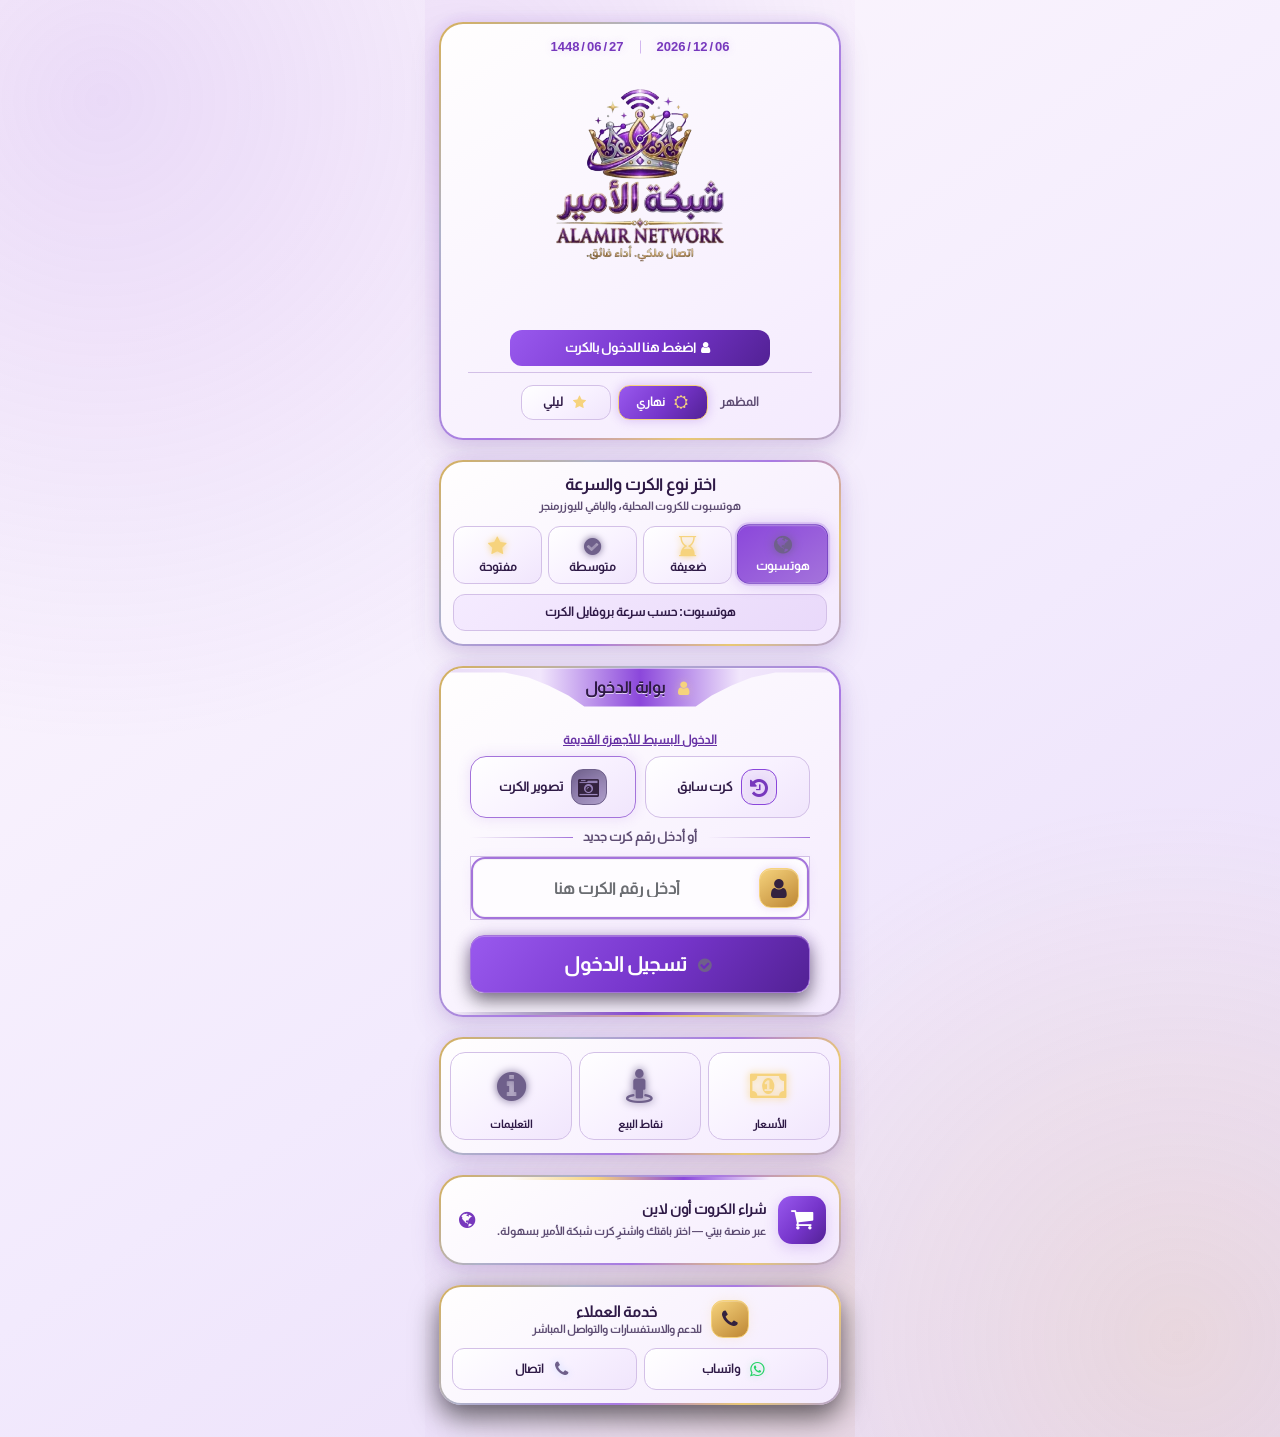
==== commit e35d5ce0: "fix: harden HotSpot sign-in, session switching and legacy performance Test POST and RouterOS native " ====
--- a/index.html
+++ b/index.html
@@ -1,10 +1,10 @@
 
-<!DOCTYPE html><html lang=ar dir=rtl data-theme=light><head><meta charset="utf-8"/><meta content="#f2eafd" name="theme-color"/><title>شبكة الأمير</title><meta content="width=device-width, initial-scale=1, user-scalable=yes, viewport-fit=cover" name=viewport><link href="css/portal.css" rel="stylesheet"/></head><body translate=no><div class=co><div class=screen><div class=sc6><div aria-hidden=true class=wm1 id=welcomeNotice><div aria-label="إشعار ترحيبي" class=wm role=dialog><span class="wi icon-star"></span><h3>مرحباً بكم في شبكة الأمير</h3><p>نتمنى لكم اتصالاً مستقراً وتصفحاً ممتعاً.</p><button class=wc id=welcomeContinueBtn type=button>متابعة</button></div></div><div aria-hidden=true class=wm1 id=fridayNotice><div aria-label="مباركة يوم الجمعة" class=wm role=dialog><span class="wi icon-star"></span><h3>جمعة مباركة</h3><p>مبارك عليكم يوم الجمعة، وأكثروا من الصلاة والسلام على النبي محمد صلى الله عليه وسلم.</p><p class=wf>صلوا عليه وسلموا تسليماً.</p><button class=wc id=fridayContinueBtn type=button>متابعة</button></div></div><div aria-hidden=true class=cm id=cameraModalOverlay><div aria-labelledby=cameraModalTitle aria-modal=true class=cm1 role=dialog><button aria-label="إغلاق الكاميرا" class=cm3 id=closeCameraBtn type=button><span class=icon-cancel-circled></span></button><span class="cm2 icon-camera-alt"></span><h3 id=cameraModalTitle>تصوير رقم الكرت</h3><div aria-live=polite class=ss2 id=scanStatus></div></div></div><div class=login id=login><div class="mf bf"><div aria-label="التاريخ" class=bd><span id=gregorianDate></span><span id=hijriDate></span></div><div class=logo role=img aria-label="شعار شبكة الأمير"></div><a class=quick-login-link href="#loginCard"><span aria-hidden=true class=icon-user></span>اضغط هنا للدخول بالكرت</a><div class=tp role=group aria-label="اختيار المظهر"><span>المظهر</span><button class=to type=button data-theme-set=light aria-pressed=true><i class=icon-sun aria-hidden=true></i>نهاري</button><button class=to type=button data-theme-set=dark aria-pressed=false><i class=icon-star aria-hidden=true></i>ليلي</button></div>
-</div><div class="mf sf" aria-label="اختيار نوع الكرت والسرعة"><div class=sf2>اختر نوع الكرت والسرعة</div><p class=sf3>هوتسبوت للكروت المحلية، والباقي لليوزرمنجر</p><fieldset class=so aria-label="خيارات نوع الكرت والسرعة"><label class=speed-choice><input type=radio name=speed-choice value=hotspot checked><span class=sc><span aria-hidden=true class="si icon-globe"></span><strong>هوتسبوت</strong></span></label><label class=speed-choice><input type=radio name=speed-choice value=najm-speed-2m><span class=sc><span aria-hidden=true class="si icon-hourglass-3"></span><strong>ضعيفة</strong></span></label><label class=speed-choice><input type=radio name=speed-choice value=najm-speed-10m><span class=sc><span aria-hidden=true class="si icon-ok-circled"></span><strong>متوسطة</strong></span></label><label class=speed-choice><input type=radio name=speed-choice value=najm-speed-open><span class=sc><span aria-hidden=true class="si icon-star"></span><strong>مفتوحة</strong></span></label></fieldset><p class=sc4 id=speedConfirmation aria-live=polite><i aria-hidden=true class=icon-globe></i>هوتسبوت: حسب سرعة بروفايل الكرت</p></div><div class="mf lf" id=loginCard><div class=lf1><i aria-hidden=true class=icon-user></i><span>بوابة الدخول</span></div><div class=lf2><form name=login action="/login" method=post autocomplete=off accept-charset="UTF-8"><p class=error id=error></p><button id="alternateLoginBtn" class="alternate-login" type="button" hidden>محاولة الدخول بالطريقة البديلة</button><div class=lt2><button class="lt1 pc2" parent-id=previous-cards type=button><span class="lt icon-history"></span><strong>كرت سابق</strong></button><button class="lt1 cc1" id=startCameraBtn type=button><span class="lt icon-camera-alt"></span><strong>تصوير الكرت</strong></button></div><div class=me><span>أو أدخل رقم كرت جديد</span></div><div class=lf3><span class="li1 icon-user"></span><input autocomplete="off" class="li" improve-input="" name="username" placeholder="أدخل رقم الكرت هنا" required="" rm-white-spaces="" to-arabic-numbers="" username-field="" value=""/></div><button class=login-submit enable-hot-cookie="" type=submit><span aria-hidden=true class="bi icon-ok-circled"></span>تسجيل الدخول</button></form></div></div><div class="mf sf4"><div class=sg><button parent-id=price type=button><span class=rbtn><span class="btnicon icon-money"></span></span>الأسعار</button><button parent-id=sell-point type=button><span class=rbtn><span class="btnicon icon-street-view"></span></span>نقاط البيع</button><button parent-id=instructions type=button><span class=rbtn><span class="btnicon icon-info-circled"></span></span>التعليمات</button>
+<!DOCTYPE html><html lang=ar dir=rtl data-theme=light><head><meta charset="utf-8"/><meta content="#f2eafd" name="theme-color"/><title>شبكة الأمير</title><meta content="width=device-width, initial-scale=1, user-scalable=yes, viewport-fit=cover" name=viewport><link href="css/portal.css?v=20261121-r2" rel="stylesheet"/></head><body translate=no><div class=co><div class=screen><div class=sc6><div aria-hidden=true class=wm1 id=welcomeNotice><div aria-label="إشعار ترحيبي" class=wm role=dialog><span class="wi icon-star"></span><h3>مرحباً بكم في شبكة الأمير</h3><p>نتمنى لكم اتصالاً مستقراً وتصفحاً ممتعاً.</p><button class=wc id=welcomeContinueBtn type=button>متابعة</button></div></div><div aria-hidden=true class=wm1 id=fridayNotice><div aria-label="مباركة يوم الجمعة" class=wm role=dialog><span class="wi icon-star"></span><h3>جمعة مباركة</h3><p>مبارك عليكم يوم الجمعة، وأكثروا من الصلاة والسلام على النبي محمد صلى الله عليه وسلم.</p><p class=wf>صلوا عليه وسلموا تسليماً.</p><button class=wc id=fridayContinueBtn type=button>متابعة</button></div></div><div aria-hidden=true class=cm id=cameraModalOverlay><div aria-labelledby=cameraModalTitle aria-modal=true class=cm1 role=dialog><button aria-label="إغلاق الكاميرا" class=cm3 id=closeCameraBtn type=button><span class=icon-cancel-circled></span></button><span class="cm2 icon-camera-alt"></span><h3 id=cameraModalTitle>تصوير رقم الكرت</h3><div aria-live=polite class=ss2 id=scanStatus></div></div></div><div class=login id=login><div class="mf bf"><div aria-label="التاريخ" class=bd><span id=gregorianDate></span><span id=hijriDate></span></div><div class=logo role=img aria-label="شعار شبكة الأمير"><picture><source srcset="img/logo.webp" type="image/webp"><img src="img/logo-fallback.png" alt="" aria-hidden="true"></picture></div><a class=quick-login-link href="#loginCard"><span aria-hidden=true class=icon-user></span>اضغط هنا للدخول بالكرت</a><div class=tp role=group aria-label="اختيار المظهر"><span>المظهر</span><button class=to type=button data-theme-set=light aria-pressed=true><i class=icon-sun aria-hidden=true></i>نهاري</button><button class=to type=button data-theme-set=dark aria-pressed=false><i class=icon-star aria-hidden=true></i>ليلي</button></div>
+</div><div class="mf sf" aria-label="اختيار نوع الكرت والسرعة"><div class=sf2>اختر نوع الكرت والسرعة</div><p class=sf3>هوتسبوت للكروت المحلية، والباقي لليوزرمنجر</p><fieldset class=so aria-label="خيارات نوع الكرت والسرعة"><label class=speed-choice><input type=radio name=speed-choice value=hotspot checked><span class=sc><span aria-hidden=true class="si icon-globe"></span><strong>هوتسبوت</strong></span></label><label class=speed-choice><input type=radio name=speed-choice value=najm-speed-2m><span class=sc><span aria-hidden=true class="si icon-hourglass-3"></span><strong>ضعيفة</strong></span></label><label class=speed-choice><input type=radio name=speed-choice value=najm-speed-10m><span class=sc><span aria-hidden=true class="si icon-ok-circled"></span><strong>متوسطة</strong></span></label><label class=speed-choice><input type=radio name=speed-choice value=najm-speed-open><span class=sc><span aria-hidden=true class="si icon-star"></span><strong>مفتوحة</strong></span></label></fieldset><p class=sc4 id=speedConfirmation aria-live=polite><i aria-hidden=true class=icon-globe></i>هوتسبوت: حسب سرعة بروفايل الكرت</p></div><div class="mf lf" id=loginCard><div class=lf1><i aria-hidden=true class=icon-user></i><span>بوابة الدخول</span></div><div class=lf2><form name=login action="/login" method=post autocomplete=off accept-charset="UTF-8"><p class=error id=error></p><a class="native-login-link" href="/login?var=native">الدخول البسيط للأجهزة القديمة</a><button id="alternateLoginBtn" class="alternate-login" type="button" hidden>محاولة الدخول بالطريقة البديلة</button><div class=lt2><button class="lt1 pc2" parent-id=previous-cards type=button><span class="lt icon-history"></span><strong>كرت سابق</strong></button><button class="lt1 cc1" id=startCameraBtn type=button><span class="lt icon-camera-alt"></span><strong>تصوير الكرت</strong></button></div><div class=me><span>أو أدخل رقم كرت جديد</span></div><div class=lf3><span class="li1 icon-user"></span><input autocomplete="off" class="li" improve-input="" name="username" placeholder="أدخل رقم الكرت هنا" required="" rm-white-spaces="" to-arabic-numbers="" username-field="" value=""/></div><button class=login-submit enable-hot-cookie="" type=submit><span aria-hidden=true class="bi icon-ok-circled"></span>تسجيل الدخول</button></form></div></div><div class="mf sf4"><div class=sg><button parent-id=price type=button><span class=rbtn><span class="btnicon icon-money"></span></span>الأسعار</button><button parent-id=sell-point type=button><span class=rbtn><span class="btnicon icon-street-view"></span></span>نقاط البيع</button><button parent-id=instructions type=button><span class=rbtn><span class="btnicon icon-info-circled"></span></span>التعليمات</button>
 </div></div><a class="mf bb1" href=https://baitynet.net/dashboard/netWork/10 target=_blank rel="noopener noreferrer"><span class="bb2 icon-basket" aria-hidden=true></span><span class=bb><strong>شراء الكروت أون لاين</strong><small>عبر منصة بيتي — اختر باقتك واشترِ كرت شبكة الأمير بسهولة.</small></span><span class="bb3 icon-globe" aria-hidden=true></span></a><div class="mf cc"><div class=cf><span class="cf1 icon-phone"></span><div><strong>خدمة العملاء</strong><small>للدعم والاستفسارات والتواصل المباشر</small></div></div><div class=ca><a href=https://wa.me/967770451847 rel=noopener target=_blank><span class=icon-whatsapp></span>واتساب</a><a href="tel:+967770451847"><span class=icon-phone></span>اتصال</a></div></div></div><div class=app id=previous-cards><div class=app-bot><p class=title><i aria-hidden=true class=icon-history></i>كرت سابق</p><p class=ct>اختر أحد آخر كرتين تم تسجيل الدخول بهم ليتم نقله مباشرة إلى خانة إدخال الكرت</p><div class=pc3 id=previousCardsList></div><p class=pc1 id=previousCardsEmpty>لا توجد كروت محفوظة حتى الآن</p><div class="app-logout as">رجوع</div></div></div><div class=app id=price><div class=app-bot><p class=title><i aria-hidden=true class=icon-money></i>الأسعار والباقات</p><div class=ph2><span aria-hidden=true class="ph3 icon-money"></span><div><h3>باقات شبكة الأمير</h3><p>اختر الباقة المناسبة لك حسب الرصيد والصلاحية.</p></div></div><div aria-label="قائمة الأسعار والباقات" class=pm><div class=pt><span>السعر</span><span>الرصيد</span><span>الصلاحية</span><span>الباقة</span></div><div class=pc><strong>100 ريال</strong><span>500 ميجا</span><span>يوم</span><span>1</span></div><div class=pc><strong>300 ريال</strong><span>1500 ميجا</span><span>أسبوع</span><span>2</span></div>
 <div class=pc><strong>500 ريال</strong><span>4 جيجا</span><span>شهر</span><span>3</span></div><div class=pc><strong>1000 ريال</strong><span>10 جيجا</span><span>شهر</span><span>4</span></div>
 <div class=pc><strong>1500 ريال</strong><span>15 جيجا</span><span>شهر</span><span>5</span></div><div class=pc><strong>3000 ريال</strong><span>35 جيجا</span><span>شهر</span><span>6</span></div>
-<div class=pc><strong>5000 ريال</strong><span>60 جيجا</span><span>360 يوم</span><span>7</span></div><div class=pc><strong>8000 ريال</strong><span>100 جيجا</span><span>360 يوم</span><span>8</span></div></div><div class="app-logout as">رجوع</div></div></div><div class=app id=sell-point><div class="app-bot pr"><p class=title><i aria-hidden=true class=icon-street-view></i>نقاط البيع</p><div class="ph sh"><span class="ph1 icon-basket"></span><div><h3>أماكن توفر كروت الشبكة</h3><p>تتوفر كروت شبكة الأمير في البقالات والنقاط المعتمدة داخل مناطق التغطية.</p></div></div><div class=sc5><div class=sc1><span class="sc2 icon-ok-circled"></span><div><strong>نقاط بيع معتمدة</strong><p>اشترِ الكرت من أقرب بقالة أو نقطة بيع في منطقتك، وتأكد من وضوح رقم الكرت قبل المغادرة.</p></div></div><div class=sc1><span class="sc2 icon-street-view"></span><div><strong>مناطق توفر الكروت</strong><p>الكروت متوفرة حسب التغطية في المناطق التالية والمناطق المجاورة لها.</p></div></div></div><div class="app-logout as">رجوع</div></div></div><div class=app id=instructions><div class="app-bot pr"><p class=title><i aria-hidden=true class=icon-info-circled></i>التعليمات</p><div class=ph><span class="ph1 icon-info-circled"></span><div><h3>استخدام الشبكة</h3><p>تعليمات مختصرة للدخول واختيار نوع الكرت بشكل صحيح.</p></div></div><div class=sc5><div class=sc1><span class="sc2 icon-user"></span><div><strong>إدخال الكرت</strong><p>أدخل رقم الكرت كما هو بدون مسافات ثم اضغط تسجيل الدخول.</p></div></div><div class=sc1><span class="sc2 icon-star"></span><div><strong>اختيار السرعة</strong><p>اختر هوتسبوت للكرت المحلي، واختر ضعيفة أو متوسطة أو مفتوحة لكروت اليوزرمنجر.</p></div></div><div class=sc1><span class="sc2 icon-attention"></span><div><strong>عند تعذر الدخول</strong><p>تأكد من صحة رقم الكرت وصلاحيته ثم أعد المحاولة.</p></div></div></div><div class="app-logout as">رجوع</div></div></div><div class=app id=status><div class=app-bot><p class=title><i aria-hidden=true class=icon-ok-circled></i>تم تسجيل الدخول بنجاح</p><a class=sl1 href=status.html><i aria-hidden=true class=icon-globe></i>إذا لم يتم الاتصال تلقائياً اضغط هنا</a><div class=data><span class=dl><i aria-hidden=true class=icon-user></i>رقم الكرت :</span><span id=username>---</span></div><div class="data ss"><span class="dl ss3"><i aria-hidden=true class=icon-star></i>السرعة المختارة :</span><span class=ss1 id=speed_choice>غير محددة</span></div><div class=data><span class=dl><i aria-hidden=true class=icon-globe></i>التحميل المتبقي :</span><span id=remain_bytes_total>غير محدود</span></div><div class=data><span class=dl><i aria-hidden=true class=icon-hourglass-3></i>الوقت المتبقي :</span><span id=session_time_left>غير محدود</span></div><div class=data><span class=dl><i aria-hidden=true class=icon-history></i>متصل منذ :</span><span id=uptime>---</span></div><div class=data><span class=dl><i aria-hidden=true class=icon-globe></i>حركة التنزيل :</span><span dir=rtl id=bytes_out>$(bytes-out-nice)</span></div><div class=data><span class=dl><i aria-hidden=true class=icon-globe></i>حركة الرفع :</span><span dir=rtl id=bytes_in>$(bytes-in-nice)</span></div><a class=sl href=https://royallap.com/ target=_blank rel="noopener noreferrer"><i class=icon-globe aria-hidden=true></i> البث المباشر</a><div aria-label="خدمة العملاء" class="cc sc8"><div class=cf><span class="cf1 icon-phone"></span><div><strong>خدمة العملاء</strong><small>للدعم والاستفسارات والتواصل المباشر</small></div></div><div class=ca><a href=https://wa.me/967770451847 rel=noopener target=_blank><span class=icon-whatsapp></span>واتساب</a><a href="tel:+967770451847"><span class=icon-phone></span>اتصال</a></div></div><div class=sa><button class="as sc7" id=switchCardOpen type=button><span class="bi icon-history"></span>كرت آخر</button><button class="as logout-submit" clear-hot-cookie="" erase-cookie="" type=button><span class="bi icon-off"></span>تسجيل الخروج</button></div><div class=sc3 id=switchCardPanel hidden><form id=switchCardForm><label for=nextCardInput>رقم الكرت الجديد</label><input id="nextCardInput" autocomplete="off" improve-input="" rm-white-spaces="" to-arabic-numbers="" placeholder="أدخل الكرت التالي" required=""/><button class=sp type=submit>تجهيز الدخول التلقائي عند انتهاء الكرت</button><button class=sn1 id=switchCardNow type=button>التبديل الآن</button><p class=sn>للمحافظة على التنزيل، جهّز الكرت مسبقاً واترك هذه الصفحة مفتوحة. لا يمكن ضمان عدم الانقطاع عند انتهاء الجلسة أو تبديلها.</p><p class=sf1 id=switchCardFeedback role=status aria-live=polite></p></form></div></div></div><div class=app id=block><div class=app-bot><p class=title><i aria-hidden=true class=icon-attention></i>انت محظور</p><p class=ct>لقد تم حظرك بسبب محاولات تسجيل الدخول الكثيرة الخاطئة</p><div class=au><span>بقي على فك الحظر: </span><span count-down-span=""></span></div></div></div></div></div><input type=hidden id=sys_token value=important><script src="js/hotInImprover.min.js"></script><script src="js/hotCookie.min.js"></script><script block-time="1" enable-hot-blocker="" src="js/hotBlocker.min.js" try-count="10"></script><script src="js/main.min.js?v=20261121-notices2"></script><script>
+<div class=pc><strong>5000 ريال</strong><span>60 جيجا</span><span>360 يوم</span><span>7</span></div><div class=pc><strong>8000 ريال</strong><span>100 جيجا</span><span>360 يوم</span><span>8</span></div></div><div class="app-logout as">رجوع</div></div></div><div class=app id=sell-point><div class="app-bot pr"><p class=title><i aria-hidden=true class=icon-street-view></i>نقاط البيع</p><div class="ph sh"><span class="ph1 icon-basket"></span><div><h3>أماكن توفر كروت الشبكة</h3><p>تتوفر كروت شبكة الأمير في البقالات والنقاط المعتمدة داخل مناطق التغطية.</p></div></div><div class=sc5><div class=sc1><span class="sc2 icon-ok-circled"></span><div><strong>نقاط بيع معتمدة</strong><p>اشترِ الكرت من أقرب بقالة أو نقطة بيع في منطقتك، وتأكد من وضوح رقم الكرت قبل المغادرة.</p></div></div><div class=sc1><span class="sc2 icon-street-view"></span><div><strong>مناطق توفر الكروت</strong><p>الكروت متوفرة حسب التغطية في المناطق التالية والمناطق المجاورة لها.</p></div></div></div><div class="app-logout as">رجوع</div></div></div><div class=app id=instructions><div class="app-bot pr"><p class=title><i aria-hidden=true class=icon-info-circled></i>التعليمات</p><div class=ph><span class="ph1 icon-info-circled"></span><div><h3>استخدام الشبكة</h3><p>تعليمات مختصرة للدخول واختيار نوع الكرت بشكل صحيح.</p></div></div><div class=sc5><div class=sc1><span class="sc2 icon-user"></span><div><strong>إدخال الكرت</strong><p>أدخل رقم الكرت كما هو بدون مسافات ثم اضغط تسجيل الدخول.</p></div></div><div class=sc1><span class="sc2 icon-star"></span><div><strong>اختيار السرعة</strong><p>اختر هوتسبوت للكرت المحلي، واختر ضعيفة أو متوسطة أو مفتوحة لكروت اليوزرمنجر.</p></div></div><div class=sc1><span class="sc2 icon-attention"></span><div><strong>عند تعذر الدخول</strong><p>تأكد من صحة رقم الكرت وصلاحيته ثم أعد المحاولة.</p></div></div></div><div class="app-logout as">رجوع</div></div></div><div class=app id=status><div class=app-bot><p class=title><i aria-hidden=true class=icon-ok-circled></i>تم تسجيل الدخول بنجاح</p><a class=sl1 href=status.html><i aria-hidden=true class=icon-globe></i>إذا لم يتم الاتصال تلقائياً اضغط هنا</a><div class=data><span class=dl><i aria-hidden=true class=icon-user></i>رقم الكرت :</span><span id=username>---</span></div><div class="data ss"><span class="dl ss3"><i aria-hidden=true class=icon-star></i>السرعة المختارة :</span><span class=ss1 id=speed_choice>غير محددة</span></div><div class=data><span class=dl><i aria-hidden=true class=icon-globe></i>التحميل المتبقي :</span><span id=remain_bytes_total>غير محدود</span></div><div class=data><span class=dl><i aria-hidden=true class=icon-hourglass-3></i>الوقت المتبقي :</span><span id=session_time_left>غير محدود</span></div><div class=data><span class=dl><i aria-hidden=true class=icon-history></i>متصل منذ :</span><span id=uptime>---</span></div><div class=data><span class=dl><i aria-hidden=true class=icon-globe></i>حركة التنزيل :</span><span dir=rtl id=bytes_out>$(bytes-out-nice)</span></div><div class=data><span class=dl><i aria-hidden=true class=icon-globe></i>حركة الرفع :</span><span dir=rtl id=bytes_in>$(bytes-in-nice)</span></div><a class=sl href=https://royallap.com/ target=_blank rel="noopener noreferrer"><i class=icon-globe aria-hidden=true></i> البث المباشر</a><div aria-label="خدمة العملاء" class="cc sc8"><div class=cf><span class="cf1 icon-phone"></span><div><strong>خدمة العملاء</strong><small>للدعم والاستفسارات والتواصل المباشر</small></div></div><div class=ca><a href=https://wa.me/967770451847 rel=noopener target=_blank><span class=icon-whatsapp></span>واتساب</a><a href="tel:+967770451847"><span class=icon-phone></span>اتصال</a></div></div><div class=sa><button class="as sc7" id=switchCardOpen type=button><span class="bi icon-history"></span>كرت آخر</button><button class="as logout-submit" clear-hot-cookie="" erase-cookie="" type=button><span class="bi icon-off"></span>تسجيل الخروج</button></div><div class=sc3 id=switchCardPanel hidden><form id=switchCardForm><label for=nextCardInput>رقم الكرت الجديد</label><input id="nextCardInput" autocomplete="off" improve-input="" rm-white-spaces="" to-arabic-numbers="" placeholder="أدخل الكرت التالي" required=""/><button class=sp type=submit>تجهيز الدخول التلقائي عند انتهاء الكرت</button><button class=sn1 id=switchCardNow type=button>التبديل الآن</button><p class=sn>للمحافظة على التنزيل، جهّز الكرت مسبقاً واترك هذه الصفحة مفتوحة. لا يمكن ضمان عدم الانقطاع عند انتهاء الجلسة أو تبديلها.</p><p class=sf1 id=switchCardFeedback role=status aria-live=polite></p></form></div></div></div><div class=app id=block><div class=app-bot><p class=title><i aria-hidden=true class=icon-attention></i>انت محظور</p><p class=ct>لقد تم حظرك بسبب محاولات تسجيل الدخول الكثيرة الخاطئة</p><div class=au><span>بقي على فك الحظر: </span><span count-down-span=""></span></div></div></div></div></div><input type=hidden id=sys_token value=important><script src="js/hotInImprover.min.js?v=20261121-r2"></script><script src="js/hotCookie.min.js?v=20261121-r2"></script><script block-time="1" enable-hot-blocker="" src="js/hotBlocker.min.js?v=20261121-r2" try-count="10"></script><script src="js/main.min.js?v=20261121-r2"></script><script>
 /* Load the optional camera component only when requested. Login does not depend on it. */
 (function(){
   var btn=document.getElementById('startCameraBtn'),loaded=false,loading=false;
@@ -21,4 +21,4 @@
     document.body.appendChild(js);
   },true);
 })();
-</script><script>(function(){var h=document.documentElement,b=document.querySelectorAll("[data-theme-set]"),m=document.querySelector("meta[name=theme-color]"),t="light";try{t=localStorage.getItem("alameer-theme")==="dark"?"dark":"light"}catch(e){}function set(v){h.setAttribute("data-theme",v);for(var i=0;i<b.length;i++)b[i].setAttribute("aria-pressed",b[i].getAttribute("data-theme-set")===v?"true":"false");if(m)m.setAttribute("content",v==="light"?"#f2eafd":"#cba8ed")}set(t);for(var i=0;i<b.length;i++)b[i].addEventListener("click",function(){var v=this.getAttribute("data-theme-set");set(v);try{localStorage.setItem("alameer-theme",v)}catch(e){}})})();</script><script>(function(){var f=document.getElementById("fridayNotice"),b=document.getElementById("fridayContinueBtn"),w=document.getElementById("welcomeContinueBtn");if(!f||!b||new Date().getDay()!=5)return;function o(){f.classList.add("active");f.setAttribute("aria-hidden","false")}function c(){f.classList.remove("active");f.setAttribute("aria-hidden","true")}w?w.addEventListener("click",function(){setTimeout(o,0)},{once:true}):o();b.addEventListener("click",c)})();</script></div></body></html>
+</script><script>(function(){var h=document.documentElement,b=document.querySelectorAll("[data-theme-set]"),m=document.querySelector("meta[name=theme-color]"),t="light";try{t=localStorage.getItem("alameer-theme")==="dark"?"dark":"light"}catch(e){}function set(v){h.setAttribute("data-theme",v);for(var i=0;i<b.length;i++)b[i].setAttribute("aria-pressed",b[i].getAttribute("data-theme-set")===v?"true":"false");if(m)m.setAttribute("content",v==="light"?"#f2eafd":"#cba8ed")}set(t);for(var i=0;i<b.length;i++)b[i].addEventListener("click",function(){var v=this.getAttribute("data-theme-set");set(v);try{localStorage.setItem("alameer-theme",v)}catch(e){}})})();</script><script>(function(){var f=document.getElementById("fridayNotice"),b=document.getElementById("fridayContinueBtn"),w=document.getElementById("welcomeContinueBtn");if(!f||!b||new Date().getDay()!=5)return;function o(){f.classList.add("active");f.setAttribute("aria-hidden","false")}function c(){f.classList.remove("active");f.setAttribute("aria-hidden","true")}w?w.addEventListener("click",function(){setTimeout(o,0)},{once:true}):o();b.addEventListener("click",c)})();</script></div></body></html>
--- a/css/portal.css
+++ b/css/portal.css
@@ -105,3 +105,15 @@
 }
 /* Older engines do not understand [hidden] on arbitrary elements. */
 [hidden],.sc3[hidden],#alternateLoginBtn[hidden]{display:none!important}
+
+/* Legacy image fallback keeps the original logo motion on the .logo container. */
+.logo{background-image:none;background:none;text-align:center}
+.logo picture,.logo img{display:block;max-width:100%;max-height:100%;width:auto;height:auto;margin:0 auto}
+.native-login-link{display:block;padding:9px 8px;color:#6731a4;text-decoration:underline;font-size:12px;font-weight:bold}
+/* Cut costly translucent compositing on narrow mobile without removing branding animation. */
+@media (max-width:480px){
+  .mf,.app-bot,.wm,.cm1{backdrop-filter:none;-webkit-backdrop-filter:none}
+  .mf,.app-bot{box-shadow:0 2px 8px rgba(68,33,91,.14)}
+}
+
+@media (max-width:360px) and (max-height:650px){.logo{height:55px}.mf+.mf{margin-top:7px}.quick-login-link{padding:4px 7px}.bf{padding-bottom:8px}}
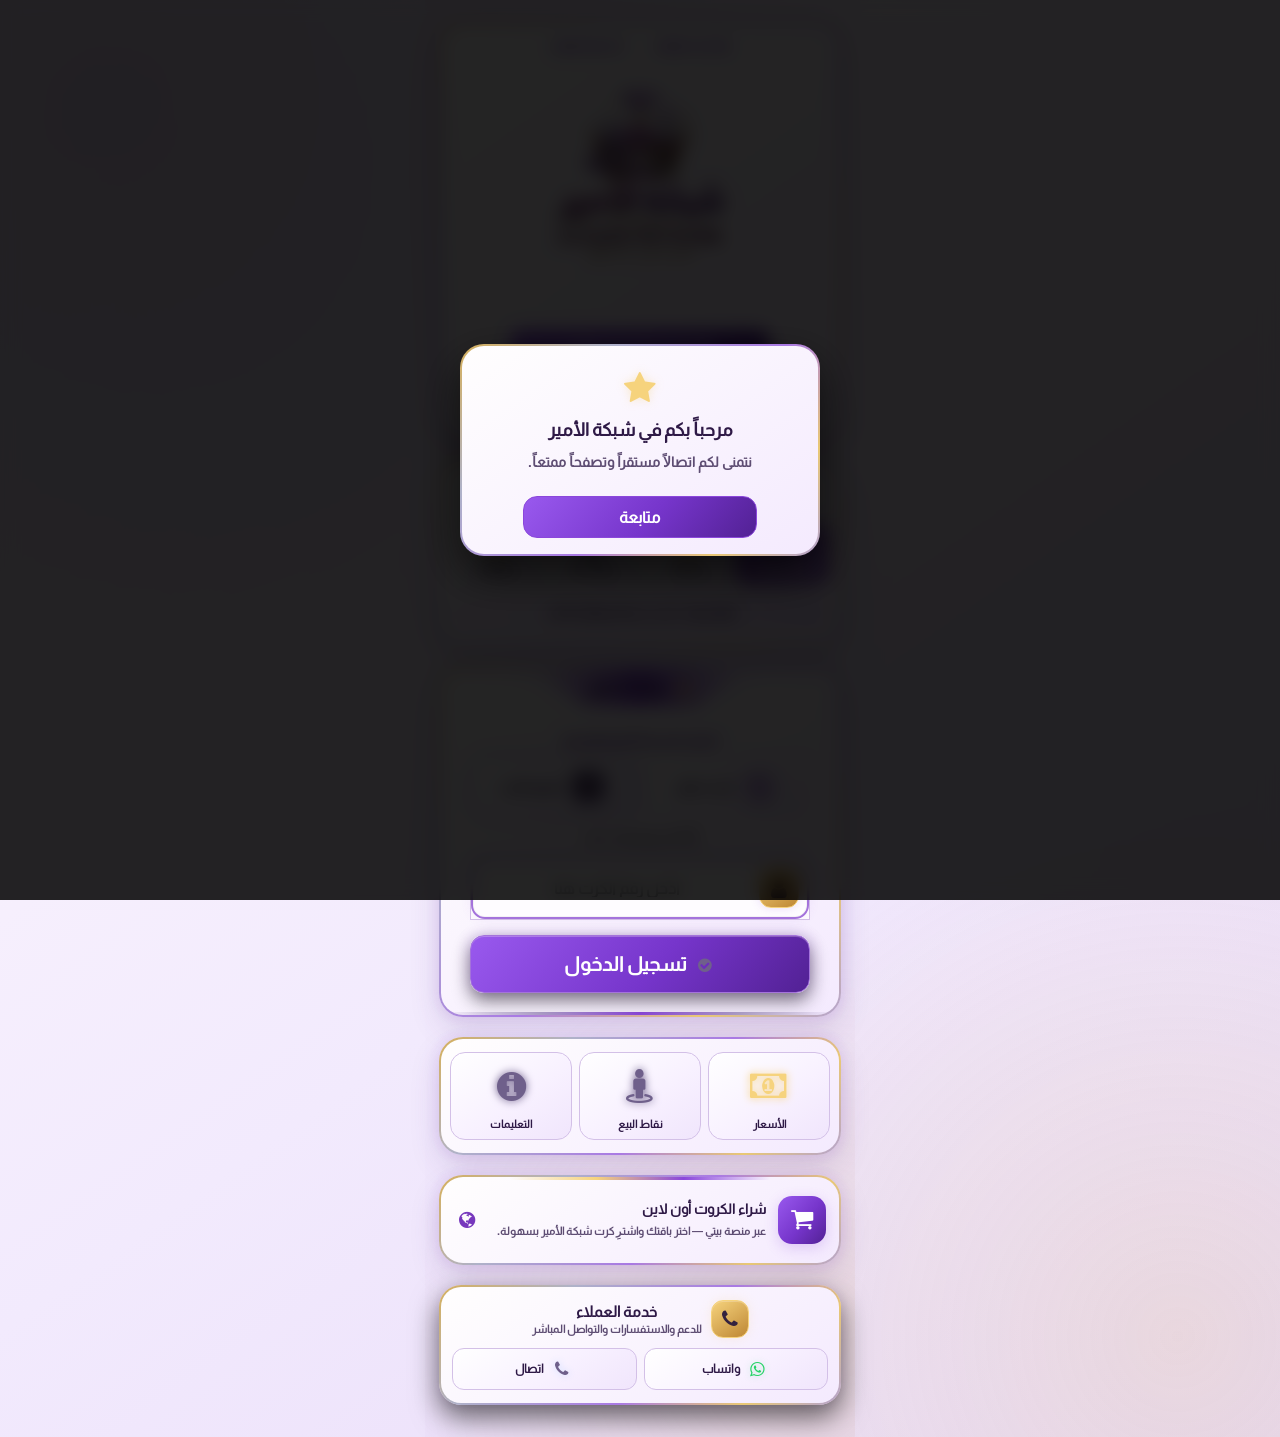
==== commit 85f75b95: "fix: authenticate using RouterOS CHAP challenge from login servlet" ====
--- a/index.html
+++ b/index.html
@@ -1,10 +1,10 @@
 
-<!DOCTYPE html><html lang=ar dir=rtl data-theme=light><head><meta charset="utf-8"/><meta content="#f2eafd" name="theme-color"/><title>شبكة الأمير</title><meta content="width=device-width, initial-scale=1, user-scalable=yes, viewport-fit=cover" name=viewport><link href="css/portal.css?v=20261121-r2" rel="stylesheet"/></head><body translate=no><div class=co><div class=screen><div class=sc6><div aria-hidden=true class=wm1 id=welcomeNotice><div aria-label="إشعار ترحيبي" class=wm role=dialog><span class="wi icon-star"></span><h3>مرحباً بكم في شبكة الأمير</h3><p>نتمنى لكم اتصالاً مستقراً وتصفحاً ممتعاً.</p><button class=wc id=welcomeContinueBtn type=button>متابعة</button></div></div><div aria-hidden=true class=wm1 id=fridayNotice><div aria-label="مباركة يوم الجمعة" class=wm role=dialog><span class="wi icon-star"></span><h3>جمعة مباركة</h3><p>مبارك عليكم يوم الجمعة، وأكثروا من الصلاة والسلام على النبي محمد صلى الله عليه وسلم.</p><p class=wf>صلوا عليه وسلموا تسليماً.</p><button class=wc id=fridayContinueBtn type=button>متابعة</button></div></div><div aria-hidden=true class=cm id=cameraModalOverlay><div aria-labelledby=cameraModalTitle aria-modal=true class=cm1 role=dialog><button aria-label="إغلاق الكاميرا" class=cm3 id=closeCameraBtn type=button><span class=icon-cancel-circled></span></button><span class="cm2 icon-camera-alt"></span><h3 id=cameraModalTitle>تصوير رقم الكرت</h3><div aria-live=polite class=ss2 id=scanStatus></div></div></div><div class=login id=login><div class="mf bf"><div aria-label="التاريخ" class=bd><span id=gregorianDate></span><span id=hijriDate></span></div><div class=logo role=img aria-label="شعار شبكة الأمير"><picture><source srcset="img/logo.webp" type="image/webp"><img src="img/logo-fallback.png" alt="" aria-hidden="true"></picture></div><a class=quick-login-link href="#loginCard"><span aria-hidden=true class=icon-user></span>اضغط هنا للدخول بالكرت</a><div class=tp role=group aria-label="اختيار المظهر"><span>المظهر</span><button class=to type=button data-theme-set=light aria-pressed=true><i class=icon-sun aria-hidden=true></i>نهاري</button><button class=to type=button data-theme-set=dark aria-pressed=false><i class=icon-star aria-hidden=true></i>ليلي</button></div>
-</div><div class="mf sf" aria-label="اختيار نوع الكرت والسرعة"><div class=sf2>اختر نوع الكرت والسرعة</div><p class=sf3>هوتسبوت للكروت المحلية، والباقي لليوزرمنجر</p><fieldset class=so aria-label="خيارات نوع الكرت والسرعة"><label class=speed-choice><input type=radio name=speed-choice value=hotspot checked><span class=sc><span aria-hidden=true class="si icon-globe"></span><strong>هوتسبوت</strong></span></label><label class=speed-choice><input type=radio name=speed-choice value=najm-speed-2m><span class=sc><span aria-hidden=true class="si icon-hourglass-3"></span><strong>ضعيفة</strong></span></label><label class=speed-choice><input type=radio name=speed-choice value=najm-speed-10m><span class=sc><span aria-hidden=true class="si icon-ok-circled"></span><strong>متوسطة</strong></span></label><label class=speed-choice><input type=radio name=speed-choice value=najm-speed-open><span class=sc><span aria-hidden=true class="si icon-star"></span><strong>مفتوحة</strong></span></label></fieldset><p class=sc4 id=speedConfirmation aria-live=polite><i aria-hidden=true class=icon-globe></i>هوتسبوت: حسب سرعة بروفايل الكرت</p></div><div class="mf lf" id=loginCard><div class=lf1><i aria-hidden=true class=icon-user></i><span>بوابة الدخول</span></div><div class=lf2><form name=login action="/login" method=post autocomplete=off accept-charset="UTF-8"><p class=error id=error></p><a class="native-login-link" href="/login?var=native">الدخول البسيط للأجهزة القديمة</a><button id="alternateLoginBtn" class="alternate-login" type="button" hidden>محاولة الدخول بالطريقة البديلة</button><div class=lt2><button class="lt1 pc2" parent-id=previous-cards type=button><span class="lt icon-history"></span><strong>كرت سابق</strong></button><button class="lt1 cc1" id=startCameraBtn type=button><span class="lt icon-camera-alt"></span><strong>تصوير الكرت</strong></button></div><div class=me><span>أو أدخل رقم كرت جديد</span></div><div class=lf3><span class="li1 icon-user"></span><input autocomplete="off" class="li" improve-input="" name="username" placeholder="أدخل رقم الكرت هنا" required="" rm-white-spaces="" to-arabic-numbers="" username-field="" value=""/></div><button class=login-submit enable-hot-cookie="" type=submit><span aria-hidden=true class="bi icon-ok-circled"></span>تسجيل الدخول</button></form></div></div><div class="mf sf4"><div class=sg><button parent-id=price type=button><span class=rbtn><span class="btnicon icon-money"></span></span>الأسعار</button><button parent-id=sell-point type=button><span class=rbtn><span class="btnicon icon-street-view"></span></span>نقاط البيع</button><button parent-id=instructions type=button><span class=rbtn><span class="btnicon icon-info-circled"></span></span>التعليمات</button>
-</div></div><a class="mf bb1" href=https://baitynet.net/dashboard/netWork/10 target=_blank rel="noopener noreferrer"><span class="bb2 icon-basket" aria-hidden=true></span><span class=bb><strong>شراء الكروت أون لاين</strong><small>عبر منصة بيتي — اختر باقتك واشترِ كرت شبكة الأمير بسهولة.</small></span><span class="bb3 icon-globe" aria-hidden=true></span></a><div class="mf cc"><div class=cf><span class="cf1 icon-phone"></span><div><strong>خدمة العملاء</strong><small>للدعم والاستفسارات والتواصل المباشر</small></div></div><div class=ca><a href=https://wa.me/967770451847 rel=noopener target=_blank><span class=icon-whatsapp></span>واتساب</a><a href="tel:+967770451847"><span class=icon-phone></span>اتصال</a></div></div></div><div class=app id=previous-cards><div class=app-bot><p class=title><i aria-hidden=true class=icon-history></i>كرت سابق</p><p class=ct>اختر أحد آخر كرتين تم تسجيل الدخول بهم ليتم نقله مباشرة إلى خانة إدخال الكرت</p><div class=pc3 id=previousCardsList></div><p class=pc1 id=previousCardsEmpty>لا توجد كروت محفوظة حتى الآن</p><div class="app-logout as">رجوع</div></div></div><div class=app id=price><div class=app-bot><p class=title><i aria-hidden=true class=icon-money></i>الأسعار والباقات</p><div class=ph2><span aria-hidden=true class="ph3 icon-money"></span><div><h3>باقات شبكة الأمير</h3><p>اختر الباقة المناسبة لك حسب الرصيد والصلاحية.</p></div></div><div aria-label="قائمة الأسعار والباقات" class=pm><div class=pt><span>السعر</span><span>الرصيد</span><span>الصلاحية</span><span>الباقة</span></div><div class=pc><strong>100 ريال</strong><span>500 ميجا</span><span>يوم</span><span>1</span></div><div class=pc><strong>300 ريال</strong><span>1500 ميجا</span><span>أسبوع</span><span>2</span></div>
+<!DOCTYPE html><html lang=ar dir=rtl data-theme=light><head><meta charset="utf-8"/><meta content="#f2eafd" name="theme-color"/><title>شبكة الأمير</title><meta content="width=device-width, initial-scale=1, user-scalable=yes, viewport-fit=cover" name=viewport><link href="css/portal.css?v=20261121-highfix1" rel="stylesheet"/></head><body translate=no><div class=co><div class=screen><div class=sc6><div aria-hidden=true class=wm1 id=welcomeNotice><div aria-label="إشعار ترحيبي" class=wm role=dialog><span class="wi icon-star"></span><h3>مرحباً بكم في شبكة الأمير</h3><p>نتمنى لكم اتصالاً مستقراً وتصفحاً ممتعاً.</p><button class=wc id=welcomeContinueBtn type=button>متابعة</button></div></div><div aria-hidden=true class=wm1 id=fridayNotice><div aria-label="مباركة يوم الجمعة" class=wm role=dialog><span class="wi icon-star"></span><h3>جمعة مباركة</h3><p>مبارك عليكم يوم الجمعة، وأكثروا من الصلاة والسلام على النبي محمد صلى الله عليه وسلم.</p><p class=wf>صلوا عليه وسلموا تسليماً.</p><button class=wc id=fridayContinueBtn type=button>متابعة</button></div></div><div aria-hidden=true class=cm id=cameraModalOverlay><div aria-labelledby=cameraModalTitle aria-modal=true class=cm1 role=dialog><button aria-label="إغلاق الكاميرا" class=cm3 id=closeCameraBtn type=button><span class=icon-cancel-circled></span></button><span class="cm2 icon-camera-alt"></span><h3 id=cameraModalTitle>تصوير رقم الكرت</h3><div aria-live=polite class=ss2 id=scanStatus></div></div></div><div class=login id=login><div class="mf bf"><div aria-label="التاريخ" class=bd><span id=gregorianDate></span><span id=hijriDate></span></div><div class=logo role=img aria-label="شعار شبكة الأمير"><picture><source srcset="img/logo.webp" type="image/webp"><img src="img/logo-fallback.png" alt="" aria-hidden="true"></picture></div><a class=quick-login-link href="#loginCard"><span aria-hidden=true class=icon-user></span>اضغط هنا للدخول بالكرت</a><div class=tp role=group aria-label="اختيار المظهر"><span>المظهر</span><button class=to type=button data-theme-set=light aria-pressed=true><i class=icon-sun aria-hidden=true></i>نهاري</button><button class=to type=button data-theme-set=dark aria-pressed=false><i class=icon-star aria-hidden=true></i>ليلي</button></div>
+</div><div class="mf sf" aria-label="اختيار نوع الكرت والسرعة"><div class=sf2>اختر نوع الكرت والسرعة</div><p class=sf3>هوتسبوت للكروت المحلية، والباقي لليوزرمنجر</p><fieldset class=so aria-label="خيارات نوع الكرت والسرعة"><label class=speed-choice><input type=radio name=speed-choice value=hotspot checked><span class=sc><span aria-hidden=true class="si icon-globe"></span><strong>هوتسبوت</strong></span></label><label class=speed-choice><input type=radio name=speed-choice value=najm-speed-2m><span class=sc><span aria-hidden=true class="si icon-hourglass-3"></span><strong>ضعيفة</strong></span></label><label class=speed-choice><input type=radio name=speed-choice value=najm-speed-10m><span class=sc><span aria-hidden=true class="si icon-ok-circled"></span><strong>متوسطة</strong></span></label><label class=speed-choice><input type=radio name=speed-choice value=najm-speed-open><span class=sc><span aria-hidden=true class="si icon-star"></span><strong>مفتوحة</strong></span></label></fieldset><p class=sc4 id=speedConfirmation aria-live=polite><i aria-hidden=true class=icon-globe></i>هوتسبوت: حسب سرعة بروفايل الكرت</p><p id=speedSignalNotice aria-live=polite class=sf1></p></div><div class="mf lf" id=loginCard><div class=lf1><i aria-hidden=true class=icon-user></i><span>بوابة الدخول</span></div><div class=lf2><form name=login action="/login" method=post autocomplete=off accept-charset="UTF-8"><p class=error id=error></p><a class="native-login-link" href="/login?var=native">الدخول البسيط للأجهزة القديمة</a><button id="alternateLoginBtn" class="alternate-login" type="button" hidden>محاولة الدخول بالطريقة البديلة</button><div class=lt2><button class="lt1 pc2" parent-id=previous-cards type=button><span class="lt icon-history"></span><strong>كرت سابق</strong></button><button class="lt1 cc1" id=startCameraBtn type=button><span class="lt icon-camera-alt"></span><strong>تصوير الكرت</strong></button></div><div class=me><span>أو أدخل رقم كرت جديد</span></div><div class=lf3><span class="li1 icon-user"></span><input autocomplete="off" class="li" improve-input="" name="username" placeholder="أدخل رقم الكرت هنا" required="" rm-white-spaces="" to-arabic-numbers="" username-field="" value=""/></div><button class=login-submit enable-hot-cookie="" type=submit><span aria-hidden=true class="bi icon-ok-circled"></span>تسجيل الدخول</button></form></div></div><div class="mf sf4"><div class=sg><button parent-id=price type=button><span class=rbtn><span class="btnicon icon-money"></span></span>الأسعار</button><button parent-id=sell-point type=button><span class=rbtn><span class="btnicon icon-street-view"></span></span>نقاط البيع</button><button parent-id=instructions type=button><span class=rbtn><span class="btnicon icon-info-circled"></span></span>التعليمات</button>
+</div></div><a class="mf bb1" href=https://baitynet.net/dashboard/netWork/10 target=_blank rel="noopener noreferrer"><span class="bb2 icon-basket" aria-hidden=true></span><span class=bb><strong>شراء الكروت أون لاين</strong><small>عبر منصة بيتي — اختر باقتك واشترِ كرت شبكة الأمير بسهولة.</small></span><span class="bb3 icon-globe" aria-hidden=true></span></a><div class="mf cc"><div class=cf><span class="cf1 icon-phone"></span><div><strong>خدمة العملاء</strong><small>للدعم والاستفسارات والتواصل المباشر</small></div></div><div class=ca><a href=https://wa.me/967770451847 rel=noopener target=_blank><span class=icon-whatsapp></span>واتساب</a><a href="tel:+967770451847"><span class=icon-phone></span>اتصال</a></div></div></div><div class=app id=previous-cards><div class=app-bot><p class=title><i aria-hidden=true class=icon-history></i>كرت سابق</p><p class=ct>اختر أحد آخر كرتين تم تسجيل الدخول بهم ليتم نقله مباشرة إلى خانة إدخال الكرت</p><div class=pc3 id=previousCardsList></div><p class=pc1 id=previousCardsEmpty>لا توجد كروت محفوظة حتى الآن</p><button type="button" id="clearSavedCardsBtn" class="sp">مسح الكروت المحفوظة من الهاتف</button><div class="app-logout as">رجوع</div></div></div><div class=app id=price><div class=app-bot><p class=title><i aria-hidden=true class=icon-money></i>الأسعار والباقات</p><div class=ph2><span aria-hidden=true class="ph3 icon-money"></span><div><h3>باقات شبكة الأمير</h3><p>اختر الباقة المناسبة لك حسب الرصيد والصلاحية.</p></div></div><div aria-label="قائمة الأسعار والباقات" class=pm><div class=pt><span>السعر</span><span>الرصيد</span><span>الصلاحية</span><span>الباقة</span></div><div class=pc><strong>100 ريال</strong><span>500 ميجا</span><span>يوم</span><span>1</span></div><div class=pc><strong>300 ريال</strong><span>1500 ميجا</span><span>أسبوع</span><span>2</span></div>
 <div class=pc><strong>500 ريال</strong><span>4 جيجا</span><span>شهر</span><span>3</span></div><div class=pc><strong>1000 ريال</strong><span>10 جيجا</span><span>شهر</span><span>4</span></div>
 <div class=pc><strong>1500 ريال</strong><span>15 جيجا</span><span>شهر</span><span>5</span></div><div class=pc><strong>3000 ريال</strong><span>35 جيجا</span><span>شهر</span><span>6</span></div>
-<div class=pc><strong>5000 ريال</strong><span>60 جيجا</span><span>360 يوم</span><span>7</span></div><div class=pc><strong>8000 ريال</strong><span>100 جيجا</span><span>360 يوم</span><span>8</span></div></div><div class="app-logout as">رجوع</div></div></div><div class=app id=sell-point><div class="app-bot pr"><p class=title><i aria-hidden=true class=icon-street-view></i>نقاط البيع</p><div class="ph sh"><span class="ph1 icon-basket"></span><div><h3>أماكن توفر كروت الشبكة</h3><p>تتوفر كروت شبكة الأمير في البقالات والنقاط المعتمدة داخل مناطق التغطية.</p></div></div><div class=sc5><div class=sc1><span class="sc2 icon-ok-circled"></span><div><strong>نقاط بيع معتمدة</strong><p>اشترِ الكرت من أقرب بقالة أو نقطة بيع في منطقتك، وتأكد من وضوح رقم الكرت قبل المغادرة.</p></div></div><div class=sc1><span class="sc2 icon-street-view"></span><div><strong>مناطق توفر الكروت</strong><p>الكروت متوفرة حسب التغطية في المناطق التالية والمناطق المجاورة لها.</p></div></div></div><div class="app-logout as">رجوع</div></div></div><div class=app id=instructions><div class="app-bot pr"><p class=title><i aria-hidden=true class=icon-info-circled></i>التعليمات</p><div class=ph><span class="ph1 icon-info-circled"></span><div><h3>استخدام الشبكة</h3><p>تعليمات مختصرة للدخول واختيار نوع الكرت بشكل صحيح.</p></div></div><div class=sc5><div class=sc1><span class="sc2 icon-user"></span><div><strong>إدخال الكرت</strong><p>أدخل رقم الكرت كما هو بدون مسافات ثم اضغط تسجيل الدخول.</p></div></div><div class=sc1><span class="sc2 icon-star"></span><div><strong>اختيار السرعة</strong><p>اختر هوتسبوت للكرت المحلي، واختر ضعيفة أو متوسطة أو مفتوحة لكروت اليوزرمنجر.</p></div></div><div class=sc1><span class="sc2 icon-attention"></span><div><strong>عند تعذر الدخول</strong><p>تأكد من صحة رقم الكرت وصلاحيته ثم أعد المحاولة.</p></div></div></div><div class="app-logout as">رجوع</div></div></div><div class=app id=status><div class=app-bot><p class=title><i aria-hidden=true class=icon-ok-circled></i>تم تسجيل الدخول بنجاح</p><a class=sl1 href=status.html><i aria-hidden=true class=icon-globe></i>إذا لم يتم الاتصال تلقائياً اضغط هنا</a><div class=data><span class=dl><i aria-hidden=true class=icon-user></i>رقم الكرت :</span><span id=username>---</span></div><div class="data ss"><span class="dl ss3"><i aria-hidden=true class=icon-star></i>السرعة المختارة :</span><span class=ss1 id=speed_choice>غير محددة</span></div><div class=data><span class=dl><i aria-hidden=true class=icon-globe></i>التحميل المتبقي :</span><span id=remain_bytes_total>غير محدود</span></div><div class=data><span class=dl><i aria-hidden=true class=icon-hourglass-3></i>الوقت المتبقي :</span><span id=session_time_left>غير محدود</span></div><div class=data><span class=dl><i aria-hidden=true class=icon-history></i>متصل منذ :</span><span id=uptime>---</span></div><div class=data><span class=dl><i aria-hidden=true class=icon-globe></i>حركة التنزيل :</span><span dir=rtl id=bytes_out>$(bytes-out-nice)</span></div><div class=data><span class=dl><i aria-hidden=true class=icon-globe></i>حركة الرفع :</span><span dir=rtl id=bytes_in>$(bytes-in-nice)</span></div><a class=sl href=https://royallap.com/ target=_blank rel="noopener noreferrer"><i class=icon-globe aria-hidden=true></i> البث المباشر</a><div aria-label="خدمة العملاء" class="cc sc8"><div class=cf><span class="cf1 icon-phone"></span><div><strong>خدمة العملاء</strong><small>للدعم والاستفسارات والتواصل المباشر</small></div></div><div class=ca><a href=https://wa.me/967770451847 rel=noopener target=_blank><span class=icon-whatsapp></span>واتساب</a><a href="tel:+967770451847"><span class=icon-phone></span>اتصال</a></div></div><div class=sa><button class="as sc7" id=switchCardOpen type=button><span class="bi icon-history"></span>كرت آخر</button><button class="as logout-submit" clear-hot-cookie="" erase-cookie="" type=button><span class="bi icon-off"></span>تسجيل الخروج</button></div><div class=sc3 id=switchCardPanel hidden><form id=switchCardForm><label for=nextCardInput>رقم الكرت الجديد</label><input id="nextCardInput" autocomplete="off" improve-input="" rm-white-spaces="" to-arabic-numbers="" placeholder="أدخل الكرت التالي" required=""/><button class=sp type=submit>تجهيز الدخول التلقائي عند انتهاء الكرت</button><button class=sn1 id=switchCardNow type=button>التبديل الآن</button><p class=sn>للمحافظة على التنزيل، جهّز الكرت مسبقاً واترك هذه الصفحة مفتوحة. لا يمكن ضمان عدم الانقطاع عند انتهاء الجلسة أو تبديلها.</p><p class=sf1 id=switchCardFeedback role=status aria-live=polite></p></form></div></div></div><div class=app id=block><div class=app-bot><p class=title><i aria-hidden=true class=icon-attention></i>انت محظور</p><p class=ct>لقد تم حظرك بسبب محاولات تسجيل الدخول الكثيرة الخاطئة</p><div class=au><span>بقي على فك الحظر: </span><span count-down-span=""></span></div></div></div></div></div><input type=hidden id=sys_token value=important><script src="js/hotInImprover.min.js?v=20261121-r2"></script><script src="js/hotCookie.min.js?v=20261121-r2"></script><script block-time="1" enable-hot-blocker="" src="js/hotBlocker.min.js?v=20261121-r2" try-count="10"></script><script src="js/main.min.js?v=20261121-r2"></script><script>
+<div class=pc><strong>5000 ريال</strong><span>60 جيجا</span><span>360 يوم</span><span>7</span></div><div class=pc><strong>8000 ريال</strong><span>100 جيجا</span><span>360 يوم</span><span>8</span></div></div><div class="app-logout as">رجوع</div></div></div><div class=app id=sell-point><div class="app-bot pr"><p class=title><i aria-hidden=true class=icon-street-view></i>نقاط البيع</p><div class="ph sh"><span class="ph1 icon-basket"></span><div><h3>أماكن توفر كروت الشبكة</h3><p>تتوفر كروت شبكة الأمير في البقالات والنقاط المعتمدة داخل مناطق التغطية.</p></div></div><div class=sc5><div class=sc1><span class="sc2 icon-ok-circled"></span><div><strong>نقاط بيع معتمدة</strong><p>اشترِ الكرت من أقرب بقالة أو نقطة بيع في منطقتك، وتأكد من وضوح رقم الكرت قبل المغادرة.</p></div></div><div class=sc1><span class="sc2 icon-street-view"></span><div><strong>مناطق توفر الكروت</strong><p>الكروت متوفرة حسب التغطية في المناطق التالية والمناطق المجاورة لها.</p></div></div></div><div class="app-logout as">رجوع</div></div></div><div class=app id=instructions><div class="app-bot pr"><p class=title><i aria-hidden=true class=icon-info-circled></i>التعليمات</p><div class=ph><span class="ph1 icon-info-circled"></span><div><h3>استخدام الشبكة</h3><p>تعليمات مختصرة للدخول واختيار نوع الكرت بشكل صحيح.</p></div></div><div class=sc5><div class=sc1><span class="sc2 icon-user"></span><div><strong>إدخال الكرت</strong><p>أدخل رقم الكرت كما هو بدون مسافات ثم اضغط تسجيل الدخول.</p></div></div><div class=sc1><span class="sc2 icon-star"></span><div><strong>اختيار السرعة</strong><p>اختر هوتسبوت للكرت المحلي، واختر ضعيفة أو متوسطة أو مفتوحة لكروت اليوزرمنجر.</p></div></div><div class=sc1><span class="sc2 icon-attention"></span><div><strong>عند تعذر الدخول</strong><p>تأكد من صحة رقم الكرت وصلاحيته ثم أعد المحاولة.</p></div></div></div><div class="app-logout as">رجوع</div></div></div><div class=app id=status><div class=app-bot><p class=title><i aria-hidden=true class=icon-ok-circled></i>تم تسجيل الدخول بنجاح</p><a class=sl1 href=status.html><i aria-hidden=true class=icon-globe></i>إذا لم يتم الاتصال تلقائياً اضغط هنا</a><div class=data><span class=dl><i aria-hidden=true class=icon-user></i>رقم الكرت :</span><span id=username>---</span></div><div class="data ss"><span class="dl ss3"><i aria-hidden=true class=icon-star></i>السرعة المختارة :</span><span class=ss1 id=speed_choice>غير محددة</span></div><div class=data><span class=dl><i aria-hidden=true class=icon-globe></i>التحميل المتبقي :</span><span id=remain_bytes_total>غير محدود</span></div><div class=data><span class=dl><i aria-hidden=true class=icon-hourglass-3></i>الوقت المتبقي :</span><span id=session_time_left>غير محدود</span></div><div class=data><span class=dl><i aria-hidden=true class=icon-history></i>متصل منذ :</span><span id=uptime>---</span></div><div class=data><span class=dl><i aria-hidden=true class=icon-globe></i>حركة التنزيل :</span><span dir=rtl id=bytes_out>$(bytes-out-nice)</span></div><div class=data><span class=dl><i aria-hidden=true class=icon-globe></i>حركة الرفع :</span><span dir=rtl id=bytes_in>$(bytes-in-nice)</span></div><a class=sl href=https://royallap.com/ target=_blank rel="noopener noreferrer"><i class=icon-globe aria-hidden=true></i> البث المباشر</a><div aria-label="خدمة العملاء" class="cc sc8"><div class=cf><span class="cf1 icon-phone"></span><div><strong>خدمة العملاء</strong><small>للدعم والاستفسارات والتواصل المباشر</small></div></div><div class=ca><a href=https://wa.me/967770451847 rel=noopener target=_blank><span class=icon-whatsapp></span>واتساب</a><a href="tel:+967770451847"><span class=icon-phone></span>اتصال</a></div></div><div class=sa><button class="as sc7" id=switchCardOpen type=button><span class="bi icon-history"></span>كرت آخر</button><button class="as logout-submit" clear-hot-cookie="" erase-cookie="" type=button><span class="bi icon-off"></span>تسجيل الخروج</button></div><div class=sc3 id=switchCardPanel hidden><form id=switchCardForm><label for=nextCardInput>رقم الكرت الجديد</label><input id="nextCardInput" autocomplete="off" improve-input="" rm-white-spaces="" to-arabic-numbers="" placeholder="أدخل الكرت التالي" required=""/><button class=sp type=submit>تجهيز الدخول التلقائي عند انتهاء الكرت</button><button class=sn1 id=switchCardNow type=button>التبديل الآن</button><p class=sn>للمحافظة على التنزيل، جهّز الكرت مسبقاً واترك هذه الصفحة مفتوحة. لا يمكن ضمان عدم الانقطاع عند انتهاء الجلسة أو تبديلها.</p><p class=sf1 id=switchCardFeedback role=status aria-live=polite></p></form></div></div></div><div class=app id=block><div class=app-bot><p class=title><i aria-hidden=true class=icon-attention></i>انت محظور</p><p class=ct>لقد تم حظرك بسبب محاولات تسجيل الدخول الكثيرة الخاطئة</p><div class=au><span>بقي على فك الحظر: </span><span count-down-span=""></span></div></div></div></div></div><input type=hidden id=sys_token value=important><script src="js/hotInImprover.min.js?v=20261121-highfix1"></script><script src="js/hotCookie.min.js?v=20261121-highfix1"></script><script block-time="1" enable-hot-blocker="" src="js/hotBlocker.min.js?v=20261121-highfix1" try-count="10"></script><script src="js/md5.js?v=20261121-chap1"></script><script src="js/main.min.js?v=20261121-chap1"></script><script>
 /* Load the optional camera component only when requested. Login does not depend on it. */
 (function(){
   var btn=document.getElementById('startCameraBtn'),loaded=false,loading=false;
@@ -21,4 +21,4 @@
     document.body.appendChild(js);
   },true);
 })();
-</script><script>(function(){var h=document.documentElement,b=document.querySelectorAll("[data-theme-set]"),m=document.querySelector("meta[name=theme-color]"),t="light";try{t=localStorage.getItem("alameer-theme")==="dark"?"dark":"light"}catch(e){}function set(v){h.setAttribute("data-theme",v);for(var i=0;i<b.length;i++)b[i].setAttribute("aria-pressed",b[i].getAttribute("data-theme-set")===v?"true":"false");if(m)m.setAttribute("content",v==="light"?"#f2eafd":"#cba8ed")}set(t);for(var i=0;i<b.length;i++)b[i].addEventListener("click",function(){var v=this.getAttribute("data-theme-set");set(v);try{localStorage.setItem("alameer-theme",v)}catch(e){}})})();</script><script>(function(){var f=document.getElementById("fridayNotice"),b=document.getElementById("fridayContinueBtn"),w=document.getElementById("welcomeContinueBtn");if(!f||!b||new Date().getDay()!=5)return;function o(){f.classList.add("active");f.setAttribute("aria-hidden","false")}function c(){f.classList.remove("active");f.setAttribute("aria-hidden","true")}w?w.addEventListener("click",function(){setTimeout(o,0)},{once:true}):o();b.addEventListener("click",c)})();</script></div></body></html>+</script><script>(function(){var h=document.documentElement,b=document.querySelectorAll("[data-theme-set]"),m=document.querySelector("meta[name=theme-color]"),t="light";try{t=localStorage.getItem("alameer-theme")==="dark"?"dark":"light"}catch(e){}function set(v){h.setAttribute("data-theme",v);for(var i=0;i<b.length;i++)b[i].setAttribute("aria-pressed",b[i].getAttribute("data-theme-set")===v?"true":"false");if(m)m.setAttribute("content",v==="light"?"#f2eafd":"#cba8ed")}set(t);for(var i=0;i<b.length;i++)b[i].addEventListener("click",function(){var v=this.getAttribute("data-theme-set");set(v);try{localStorage.setItem("alameer-theme",v)}catch(e){}})})();</script><script>(function(){var f=document.getElementById("fridayNotice"),b=document.getElementById("fridayContinueBtn"),w=document.getElementById("welcomeContinueBtn");if(!f||!b||new Date().getDay()!=5)return;function o(){f.classList.add("active");f.setAttribute("aria-hidden","false")}function c(){f.classList.remove("active");f.setAttribute("aria-hidden","true")}w?w.addEventListener("click",function(){setTimeout(o,0)},{once:true}):o();b.addEventListener("click",c)})();</script></div></body></html>
--- a/css/portal.css
+++ b/css/portal.css
@@ -117,3 +117,32 @@
 }
 
 @media (max-width:360px) and (max-height:650px){.logo{height:55px}.mf+.mf{margin-top:7px}.quick-login-link{padding:4px 7px}.bf{padding-bottom:8px}}
+
+/* legacy-mobile-safe: CSS Grid fallback for Android 4/5 WebViews.
+   Use a fixed, predictable flex layout; modern engines retain the original grid. */
+.so,.sg,.lt2,.ca,.pm,.pt,.pc{display:-webkit-box;display:-webkit-flex;display:flex;-webkit-flex-wrap:wrap;flex-wrap:wrap}
+.so > *, .sg > *{display:block;width:24%;-webkit-box-flex:0;-webkit-flex:0 0 24%;flex:0 0 24%}
+.sg > *{width:32%;-webkit-flex-basis:32%;flex-basis:32%}
+.lt2 > *,.ca > *{width:48%;-webkit-flex:0 0 48%;flex:0 0 48%}
+.pm > *{width:100%}
+.pt > *, .pc > *{display:inline-block;vertical-align:middle;width:24%}
+@supports (display:grid){
+  .so,.sg,.lt2,.ca,.pm,.pt,.pc{display:grid}
+  .so > *,.sg > *,.lt2 > *,.ca > *,.pm > *,.pt > *,.pc > *{width:auto}
+}
+@media(max-width:350px) and (max-height:580px){
+  .sc6{padding:6px 7px 14px}
+  .logo{height:66px}
+  .bf{padding:7px 8px 8px}
+  .mf+.mf{margin-top:6px}
+  .sf{padding:6px 7px}
+  .sf3{margin-bottom:2px}
+  .sc{min-height:38px}
+  .lf{padding:32px 8px 10px}
+  .lt1{min-height:36px}
+  .li{height:40px;min-height:40px}
+  .login-submit{height:44px;min-height:44px;margin-top:6px}
+  .quick-login-link{padding:4px 9px;margin:2px auto}
+}
+#speedSignalNotice:empty{display:none}
+#speedSignalNotice{padding:4px 8px;font-size:11px;line-height:1.6;color:#51316e}
